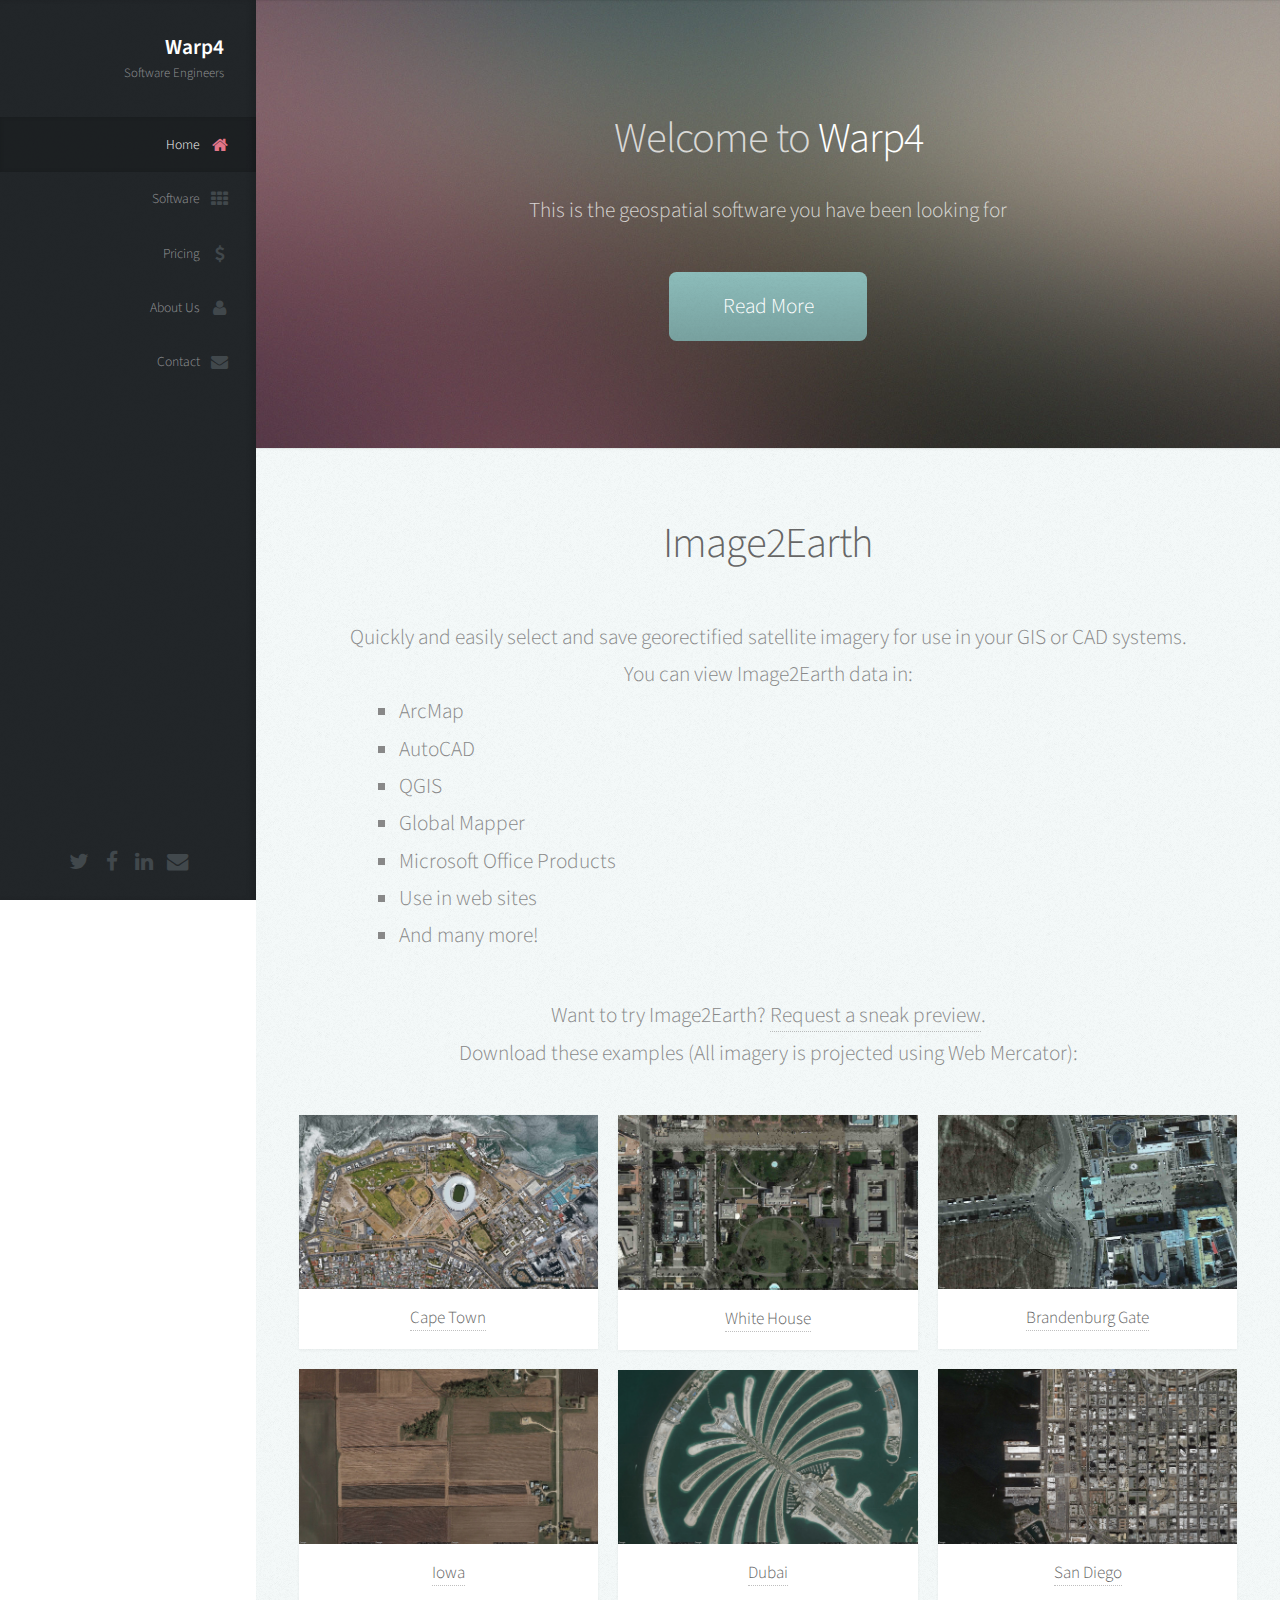
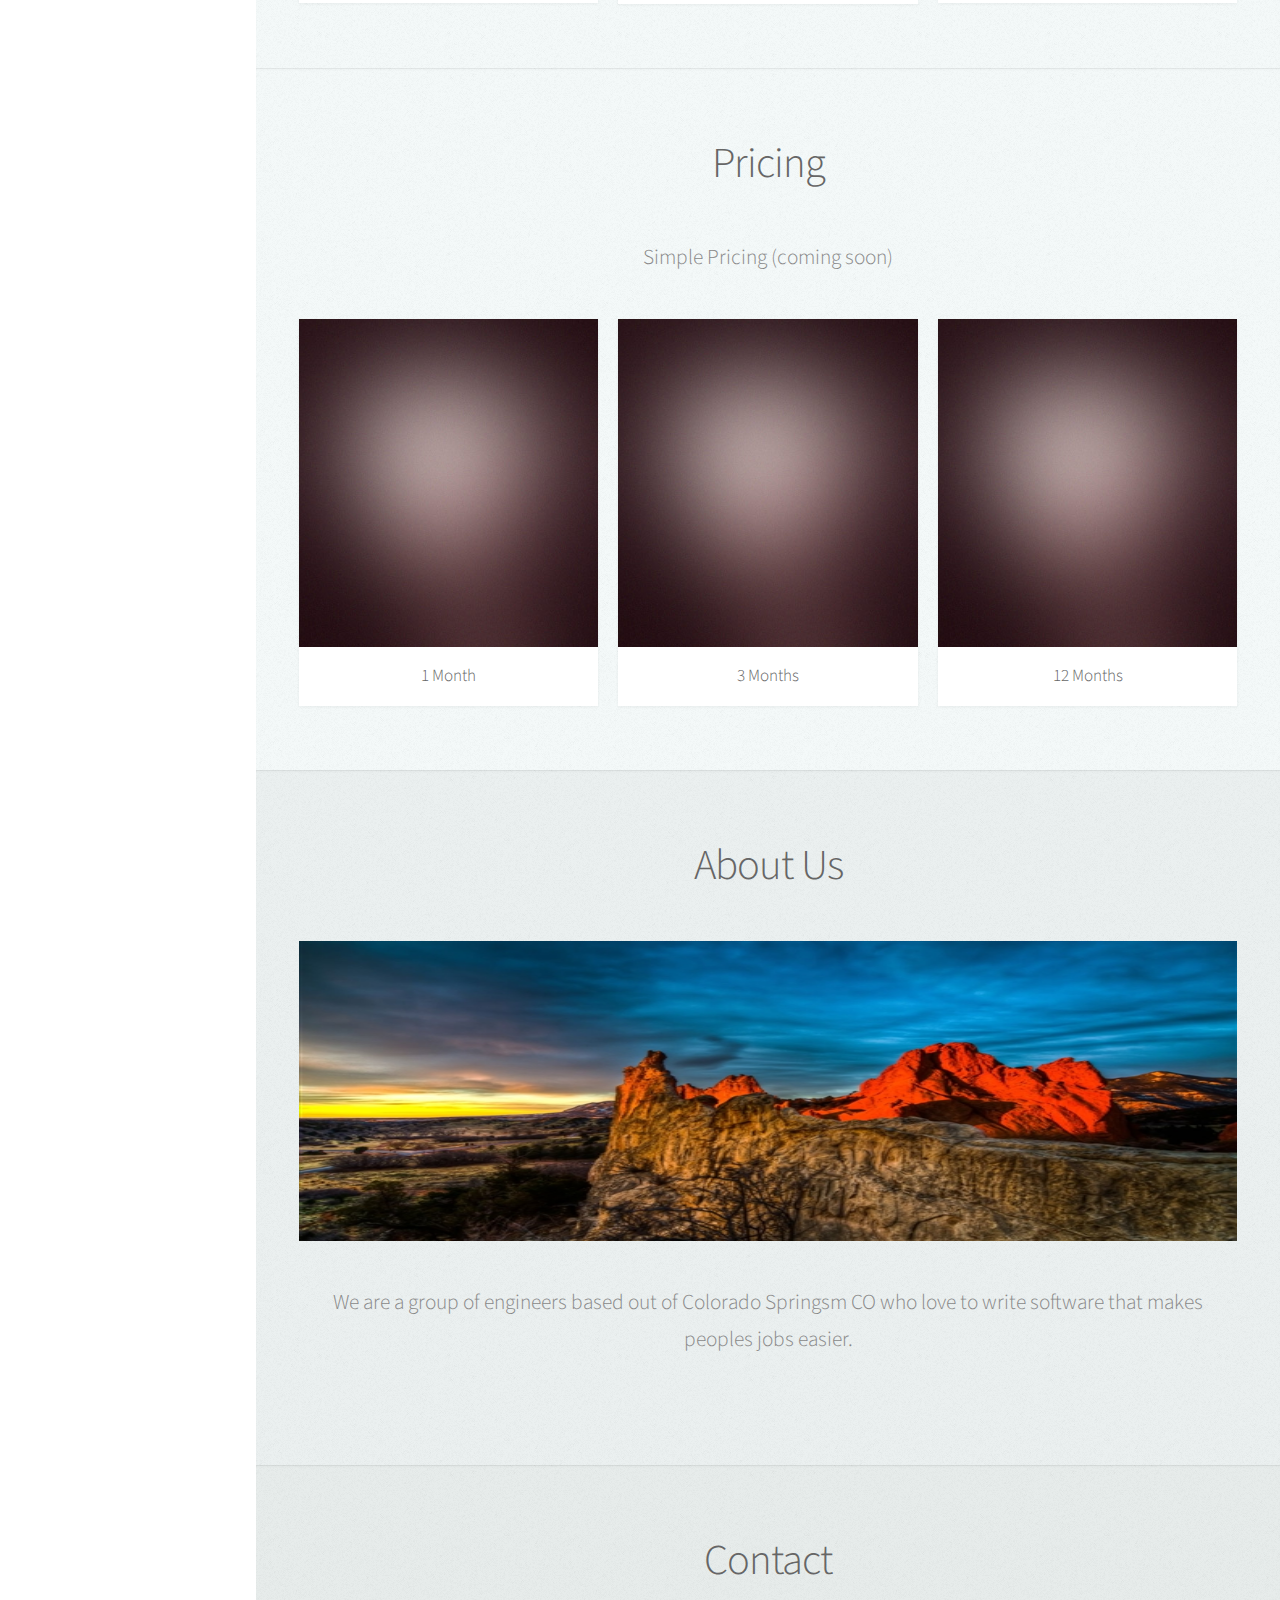
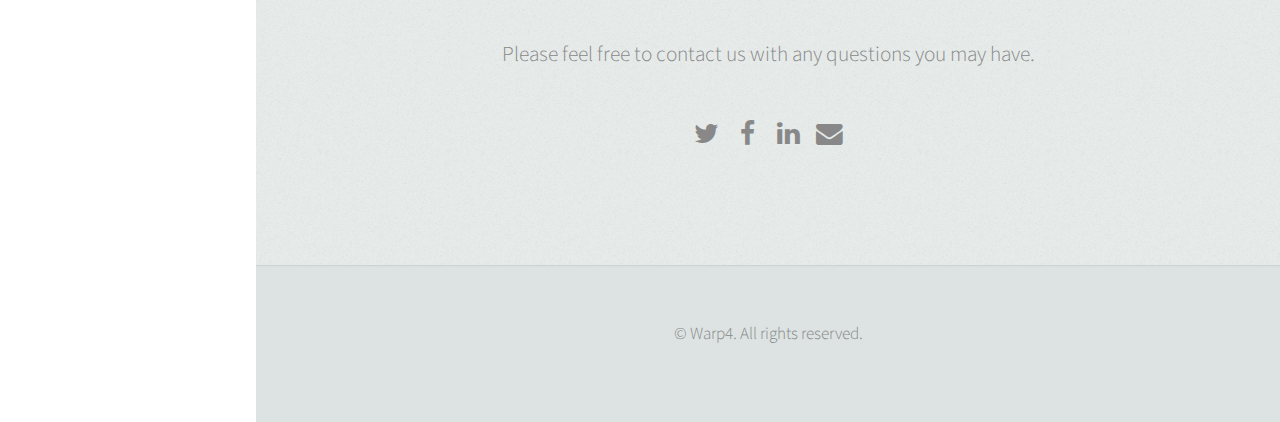
==== index.html @ f71a75b8 "fixed typo" ====
<!DOCTYPE HTML>
<html>
	<head>
		<title>Warp4</title>
		<meta charset="utf-8" />
		<meta name="viewport" content="width=device-width, initial-scale=1" />
		<!--[if lte IE 8]><script src="assets/js/ie/html5shiv.js"></script><![endif]-->
		<link rel="stylesheet" href="assets/css/main.css" />
		<!--[if lte IE 8]><link rel="stylesheet" href="assets/css/ie8.css" /><![endif]-->
		<!--[if lte IE 9]><link rel="stylesheet" href="assets/css/ie9.css" /><![endif]-->
	</head>
	<body>
		<!-- Header -->
			<div id="header">

				<div class="top">

					<!-- Logo -->
						<div id="logo">
							<!--<span class="image avatar48"><img src="images/avatar.jpg" alt="" /></span>-->
							<h1 id="title">Warp4</h1>
							<p>Software Engineers</p>
						</div>

					<!-- Nav -->
						<nav id="nav">
							<!--

								Prologue's nav expects links in one of two formats:

								1. Hash link (scrolls to a different section within the page)

								   <li><a href="#foobar" id="foobar-link" class="icon fa-whatever-icon-you-want skel-layers-ignoreHref"><span class="label">Foobar</span></a></li>

								2. Standard link (sends the user to another page/site)

								   <li><a href="http://foobar.tld" id="foobar-link" class="icon fa-whatever-icon-you-want"><span class="label">Foobar</span></a></li>

							-->
							<ul>
								<li><a href="#top" id="top-link" class="skel-layers-ignoreHref"><span class="icon fa-home">Home</span></a></li>
								<li><a href="#portfolio" id="portfolio-link" class="skel-layers-ignoreHref"><span class="icon fa-th">Software</span></a></li>
								<li><a href="#pricing" id="pricing-link" class="skel-layers-ignoreHref"><span class="icon fa-dollar">Pricing</span></a></li>
								<li><a href="#about" id="about-link" class="skel-layers-ignoreHref"><span class="icon fa-user">About Us</span></a></li>
								<li><a href="#contact" id="contact-link" class="skel-layers-ignoreHref"><span class="icon fa-envelope">Contact</span></a></li>
							</ul>
						</nav>

				</div>

				<div class="bottom">

					<!-- Social Icons -->
						<ul class="icons">
							<li><a href="https://twitter.com/Warp_4_" target="_blank" class="icon fa-twitter"><span class="label">Twitter</span></a></li>
							<li><a href="https://www.facebook.com/warp4" target="_blank" class="icon fa-facebook"><span class="label">Facebook</span></a></li>
							<li><a href="https://www.linkedin.com/company/warp4" target="_blank" class="icon fa-linkedin"><span class="label">LinkedIn</span></a></li>
							<li><a href="mailto:info@warp4.com" class="icon fa-envelope"><span class="label">Email</span></a></li>
						</ul>

				</div>

			</div>

		<!-- Main -->
			<div id="main">

				<!-- Intro -->
					<section id="top" class="one dark cover">
						<div class="container">

							<header>
								<h2 class="alt">Welcome to <strong>Warp4</strong></h2>
								<p>This is the geospatial software you have been looking for</p>
							</header>

							<footer>
								<a href="#portfolio" class="button scrolly">Read More</a>
							</footer>

						</div>
					</section>

				<!-- Portfolio -->
					<section id="portfolio" class="two">
						<div class="container">

							<header>
								<h2>Image2Earth</h2>
							</header>

							<p style="margin-bottom: 0;">Quickly and easily select and save georectified satellite imagery for use in your GIS or CAD systems.
								<br/>
							You can view Image2Earth data in:

							<ul style="text-align: left; margin-left: 100px;list-style-type: square;">
								<li>ArcMap</li>
								<li>AutoCAD</li>
								<li>QGIS</li>
								<li>Global Mapper</li>
								<li>Microsoft Office Products</li>
								<li>Use in web sites</li>
								<li>And many more!</li>
							</ul>

							Want to try Image2Earth? <a href="mailto:info@warp4.com">Request a sneak preview</a>.
							<br/>
							<!-- EXAMPLES -->

							Download these examples (All imagery is projected using Web Mercator):</p>


							<div class="row">
								<div class="4u 12u$(mobile)">
									<article class="item">
										<a href="/samples/cape-town.zip" target="_self" class="image fit"><img src="images/thumbs/cape-town.jpg" alt="" /></a>
										<header>
											<h3><a href="/samples/cape-town.zip">Cape Town</a></h3>
										</header>
									</article>
									<article class="item">
										<a href="samples/farming.zip" target="_self" class="image fit"><img src="images/thumbs/farm-ligh.jpg" alt="" /></a>
										<header>
											<h3><a href="samples/farming.zip">Iowa</a></h3>
										</header>
									</article>
								</div>
								<div class="4u 12u$(mobile)">
									<article class="item">
										<a href="samples/white-house.zip" target="_self" class="image fit"><img src="images/thumbs/white_house.jpg" alt="" /></a>
										<header>
											<h3><a href="samples/white-house.zip" target="_self">White House</a></h3>
										</header>
									</article>
									<article class="item">
										<a href="samples/dubai.zip" class="image fit"><img src="images/thumbs/dubai.jpg" alt="" /></a>
										<header>
											<h3><a href="samples/dubai.zip" target="_self">Dubai</a></h3>
										</header>
									</article>
								</div>

								<div class="4u$ 12u$(mobile)">
									<article class="item">
										<a href="samples/brandenburg-gate.zip" class="image fit"><img src="images/thumbs/brandenburg-gate.jpg" alt="" /></a>
										<header>
											<h3><a href="samples/brandenburg-gate.zip" target="_self">Brandenburg Gate</a></h3>
										</header>
									</article>
									<article class="item">
										<a href="samples/san-diego.zip" class="image fit"><img src="images/thumbs/san-diego.jpg" alt="" /></a>
										<header>
											<h3><a href="samples/san-diego.zip" target="_self">San Diego</a></h3>
										</header>
									</article>
								</div>
							</div>

						</div>
					</section>

				<!-- Pricing -->
				<section id="pricing" class="two">
					<div class="container">

						<header>
							<h2>Pricing</h2>
						</header>

						<p>Simple Pricing (coming soon)</p>

						<div class="row">
							<div class="4u 12u$(mobile)">
								<article class="item">
									<a href="#" class="image fit"><img src="images/pic04.jpg" alt="" /></a>
									<header>
										<h3>1 Month</h3>
									</header>
								</article>
							</div>
							<div class="4u 12u$(mobile)">
								<article class="item">
									<a href="#" class="image fit"><img src="images/pic04.jpg" alt="" /></a>
									<header>
										<h3>3 Months</h3>
									</header>
								</article>

							</div>

							<div class="4u$ 12u$(mobile)">
								<article class="item">
									<a href="#" class="image fit"><img src="images/pic04.jpg" alt="" /></a>
									<header>
										<h3>12 Months</h3>
									</header>
								</article>
							</div>
						</div>

					</div>
				</section>

				<!-- About Me -->
					<section id="about" class="three">
						<div class="container">

							<header>
								<h2>About Us</h2>
							</header>

							<a href="#" class="image featured"><img src="images/garden-of-gods-sunset.jpg" alt="" style="height:300px" /></a>

							<p>We are a group of engineers based out of Colorado Springsm CO who love to write software that makes
							peoples jobs easier.</p>

						</div>
					</section>

				<!-- Contact -->
					<section id="contact" class="four">
						<div class="container">

							<header>
								<h2>Contact</h2>
							</header>

							<p>Please feel free to contact us with any questions you may have.</p>

							<ul class="icons">
								<li><a href="https://twitter.com/Warp_4_" target="_blank" class="icon fa-twitter"><span class="label">Twitter</span></a></li>
								<li><a href="https://www.facebook.com/warp4" target="_blank" class="icon fa-facebook"><span class="label">Facebook</span></a></li>
								<li><a href="https://www.linkedin.com/company/warp4" target="_blank" class="icon fa-linkedin"><span class="label">LinkedIn</span></a></li>
								<li><a href="mailto:info@warp4.com" class="icon fa-envelope"><span class="label">Email</span></a></li>

							</ul>

							<!--<footer>-->
								<!--<a href="mailto:info@warp4.com" class="button scrolly"><span class="icon fa-envelope">  Email Us </span></a>-->

							<!--</footer>-->



                                <!--<form method="post" action="#">-->
								<!--<div class="row">-->
									<!--<div class="6u 12u$(mobile)"><input type="text" name="name" placeholder="Name" /></div>-->
									<!--<div class="6u$ 12u$(mobile)"><input type="text" name="email" placeholder="Email" /></div>-->
									<!--<div class="12u$">-->
										<!--<textarea name="message" placeholder="Message"></textarea>-->
									<!--</div>-->
									<!--<div class="12u$">-->
										<!--<input type="submit" value="Send Message" />-->
									<!--</div>-->
								<!--</div>-->
							<!--</form>-->

						</div>
					</section>

			</div>

		<!-- Footer -->
			<div id="footer">

				<!-- Copyright -->
					<ul class="copyright">
						<li>&copy; Warp4. All rights reserved.</li>
					</ul>

			</div>

		<!-- Scripts -->
			<script src="assets/js/jquery.min.js"></script>
			<script src="assets/js/jquery.scrolly.min.js"></script>
			<script src="assets/js/jquery.scrollzer.min.js"></script>
			<script src="assets/js/skel.min.js"></script>
			<script src="assets/js/util.js"></script>
			<!--[if lte IE 8]><script src="assets/js/ie/respond.min.js"></script><![endif]-->
			<script src="assets/js/main.js"></script>

		<script>
			(function(i,s,o,g,r,a,m){i['GoogleAnalyticsObject']=r;i[r]=i[r]||function(){
						(i[r].q=i[r].q||[]).push(arguments)},i[r].l=1*new Date();a=s.createElement(o),
					m=s.getElementsByTagName(o)[0];a.async=1;a.src=g;m.parentNode.insertBefore(a,m)
			})(window,document,'script','//www.google-analytics.com/analytics.js','ga');

			ga('create', 'UA-74374478-2', 'auto');
			ga('send', 'pageview');

		</script>

	</body>
</html>
---- assets/css/main.css ----
@import url("font-awesome.min.css");
@import url("http://fonts.googleapis.com/css?family=Source+Sans+Pro:300,300italic,400,600");

/*
	Prologue by HTML5 UP
	html5up.net | @n33co
	Free for personal and commercial use under the CCA 3.0 license (html5up.net/license)
*/

/* Reset */

	html, body, div, span, applet, object, iframe, h1, h2, h3, h4, h5, h6, p, blockquote, pre, a, abbr, acronym, address, big, cite, code, del, dfn, em, img, ins, kbd, q, s, samp, small, strike, strong, sub, sup, tt, var, b, u, i, center, dl, dt, dd, ol, ul, li, fieldset, form, label, legend, table, caption, tbody, tfoot, thead, tr, th, td, article, aside, canvas, details, embed, figure, figcaption, footer, header, hgroup, menu, nav, output, ruby, section, summary, time, mark, audio, video {
		margin: 0;
		padding: 0;
		border: 0;
		font-size: 100%;
		font: inherit;
		vertical-align: baseline;
	}

	article, aside, details, figcaption, figure, footer, header, hgroup, menu, nav, section {
		display: block;
	}

	body {
		line-height: 1;
	}

	ol, ul {
		list-style: none;
	}

	blockquote, q {
		quotes: none;
	}

	blockquote:before, blockquote:after, q:before, q:after {
		content: '';
		content: none;
	}

	table {
		border-collapse: collapse;
		border-spacing: 0;
	}

	body {
		-webkit-text-size-adjust: none;
	}

/* Box Model */

	*, *:before, *:after {
		-moz-box-sizing: border-box;
		-webkit-box-sizing: border-box;
		box-sizing: border-box;
	}

/* Containers */

	.container {
		margin-left: auto;
		margin-right: auto;
	}

	.container.\31 25\25 {
		width: 100%;
		max-width: 1750px;
		min-width: 1400px;
	}

	.container.\37 5\25 {
		width: 1050px;
	}

	.container.\35 0\25 {
		width: 700px;
	}

	.container.\32 5\25 {
		width: 350px;
	}

	.container {
		width: 1400px;
	}

	@media screen and (min-width: 961px) and (max-width: 1880px) {

		.container.\31 25\25 {
			width: 100%;
			max-width: 1500px;
			min-width: 1200px;
		}

		.container.\37 5\25 {
			width: 900px;
		}

		.container.\35 0\25 {
			width: 600px;
		}

		.container.\32 5\25 {
			width: 300px;
		}

		.container {
			width: 1200px;
		}

	}

	@media screen and (min-width: 961px) and (max-width: 1620px) {

		.container.\31 25\25 {
			width: 100%;
			max-width: 1200px;
			min-width: 960px;
		}

		.container.\37 5\25 {
			width: 720px;
		}

		.container.\35 0\25 {
			width: 480px;
		}

		.container.\32 5\25 {
			width: 240px;
		}

		.container {
			width: 960px;
		}

	}

	@media screen and (min-width: 961px) and (max-width: 1320px) {

		.container.\31 25\25 {
			width: 100%;
			max-width: 125%;
			min-width: 100%;
		}

		.container.\37 5\25 {
			width: 75%;
		}

		.container.\35 0\25 {
			width: 50%;
		}

		.container.\32 5\25 {
			width: 25%;
		}

		.container {
			width: 100%;
		}

	}

	@media screen and (max-width: 960px) {

		.container.\31 25\25 {
			width: 100%;
			max-width: 125%;
			min-width: 100%;
		}

		.container.\37 5\25 {
			width: 75%;
		}

		.container.\35 0\25 {
			width: 50%;
		}

		.container.\32 5\25 {
			width: 25%;
		}

		.container {
			width: 100%;
		}

	}

	@media screen and (max-width: 736px) {

		.container.\31 25\25 {
			width: 100%;
			max-width: 125%;
			min-width: 100%;
		}

		.container.\37 5\25 {
			width: 75%;
		}

		.container.\35 0\25 {
			width: 50%;
		}

		.container.\32 5\25 {
			width: 25%;
		}

		.container {
			width: 100% !important;
		}

	}

/* Grid */

	.row {
		border-bottom: solid 1px transparent;
		-moz-box-sizing: border-box;
		-webkit-box-sizing: border-box;
		box-sizing: border-box;
	}

	.row > * {
		float: left;
		-moz-box-sizing: border-box;
		-webkit-box-sizing: border-box;
		box-sizing: border-box;
	}

	.row:after, .row:before {
		content: '';
		display: block;
		clear: both;
		height: 0;
	}

	.row.uniform > * > :first-child {
		margin-top: 0;
	}

	.row.uniform > * > :last-child {
		margin-bottom: 0;
	}

	.row.\30 \25 > * {
		padding: 0px 0 0 0px;
	}

	.row.\30 \25 {
		margin: 0px 0 -1px 0px;
	}

	.row.uniform.\30 \25 > * {
		padding: 0px 0 0 0px;
	}

	.row.uniform.\30 \25 {
		margin: 0px 0 -1px 0px;
	}

	.row > * {
		padding: 40px 0 0 40px;
	}

	.row {
		margin: -40px 0 -1px -40px;
	}

	.row.uniform > * {
		padding: 40px 0 0 40px;
	}

	.row.uniform {
		margin: -40px 0 -1px -40px;
	}

	.row.\32 00\25 > * {
		padding: 80px 0 0 80px;
	}

	.row.\32 00\25 {
		margin: -80px 0 -1px -80px;
	}

	.row.uniform.\32 00\25 > * {
		padding: 80px 0 0 80px;
	}

	.row.uniform.\32 00\25 {
		margin: -80px 0 -1px -80px;
	}

	.row.\31 50\25 > * {
		padding: 60px 0 0 60px;
	}

	.row.\31 50\25 {
		margin: -60px 0 -1px -60px;
	}

	.row.uniform.\31 50\25 > * {
		padding: 60px 0 0 60px;
	}

	.row.uniform.\31 50\25 {
		margin: -60px 0 -1px -60px;
	}

	.row.\35 0\25 > * {
		padding: 20px 0 0 20px;
	}

	.row.\35 0\25 {
		margin: -20px 0 -1px -20px;
	}

	.row.uniform.\35 0\25 > * {
		padding: 20px 0 0 20px;
	}

	.row.uniform.\35 0\25 {
		margin: -20px 0 -1px -20px;
	}

	.row.\32 5\25 > * {
		padding: 10px 0 0 10px;
	}

	.row.\32 5\25 {
		margin: -10px 0 -1px -10px;
	}

	.row.uniform.\32 5\25 > * {
		padding: 10px 0 0 10px;
	}

	.row.uniform.\32 5\25 {
		margin: -10px 0 -1px -10px;
	}

	.\31 2u, .\31 2u\24 {
		width: 100%;
		clear: none;
		margin-left: 0;
	}

	.\31 1u, .\31 1u\24 {
		width: 91.6666666667%;
		clear: none;
		margin-left: 0;
	}

	.\31 0u, .\31 0u\24 {
		width: 83.3333333333%;
		clear: none;
		margin-left: 0;
	}

	.\39 u, .\39 u\24 {
		width: 75%;
		clear: none;
		margin-left: 0;
	}

	.\38 u, .\38 u\24 {
		width: 66.6666666667%;
		clear: none;
		margin-left: 0;
	}

	.\37 u, .\37 u\24 {
		width: 58.3333333333%;
		clear: none;
		margin-left: 0;
	}

	.\36 u, .\36 u\24 {
		width: 50%;
		clear: none;
		margin-left: 0;
	}

	.\35 u, .\35 u\24 {
		width: 41.6666666667%;
		clear: none;
		margin-left: 0;
	}

	.\34 u, .\34 u\24 {
		width: 33.3333333333%;
		clear: none;
		margin-left: 0;
	}

	.\33 u, .\33 u\24 {
		width: 25%;
		clear: none;
		margin-left: 0;
	}

	.\32 u, .\32 u\24 {
		width: 16.6666666667%;
		clear: none;
		margin-left: 0;
	}

	.\31 u, .\31 u\24 {
		width: 8.3333333333%;
		clear: none;
		margin-left: 0;
	}

	.\31 2u\24 + *,
	.\31 1u\24 + *,
	.\31 0u\24 + *,
	.\39 u\24 + *,
	.\38 u\24 + *,
	.\37 u\24 + *,
	.\36 u\24 + *,
	.\35 u\24 + *,
	.\34 u\24 + *,
	.\33 u\24 + *,
	.\32 u\24 + *,
	.\31 u\24 + * {
		clear: left;
	}

	.\-11u {
		margin-left: 91.66667%;
	}

	.\-10u {
		margin-left: 83.33333%;
	}

	.\-9u {
		margin-left: 75%;
	}

	.\-8u {
		margin-left: 66.66667%;
	}

	.\-7u {
		margin-left: 58.33333%;
	}

	.\-6u {
		margin-left: 50%;
	}

	.\-5u {
		margin-left: 41.66667%;
	}

	.\-4u {
		margin-left: 33.33333%;
	}

	.\-3u {
		margin-left: 25%;
	}

	.\-2u {
		margin-left: 16.66667%;
	}

	.\-1u {
		margin-left: 8.33333%;
	}

	@media screen and (min-width: 961px) and (max-width: 1880px) {

		.row > * {
			padding: 40px 0 0 40px;
		}

		.row {
			margin: -40px 0 -1px -40px;
		}

		.row.uniform > * {
			padding: 40px 0 0 40px;
		}

		.row.uniform {
			margin: -40px 0 -1px -40px;
		}

		.row.\32 00\25 > * {
			padding: 80px 0 0 80px;
		}

		.row.\32 00\25 {
			margin: -80px 0 -1px -80px;
		}

		.row.uniform.\32 00\25 > * {
			padding: 80px 0 0 80px;
		}

		.row.uniform.\32 00\25 {
			margin: -80px 0 -1px -80px;
		}

		.row.\31 50\25 > * {
			padding: 60px 0 0 60px;
		}

		.row.\31 50\25 {
			margin: -60px 0 -1px -60px;
		}

		.row.uniform.\31 50\25 > * {
			padding: 60px 0 0 60px;
		}

		.row.uniform.\31 50\25 {
			margin: -60px 0 -1px -60px;
		}

		.row.\35 0\25 > * {
			padding: 20px 0 0 20px;
		}

		.row.\35 0\25 {
			margin: -20px 0 -1px -20px;
		}

		.row.uniform.\35 0\25 > * {
			padding: 20px 0 0 20px;
		}

		.row.uniform.\35 0\25 {
			margin: -20px 0 -1px -20px;
		}

		.row.\32 5\25 > * {
			padding: 10px 0 0 10px;
		}

		.row.\32 5\25 {
			margin: -10px 0 -1px -10px;
		}

		.row.uniform.\32 5\25 > * {
			padding: 10px 0 0 10px;
		}

		.row.uniform.\32 5\25 {
			margin: -10px 0 -1px -10px;
		}

		.\31 2u\28wide\29, .\31 2u\24\28wide\29 {
			width: 100%;
			clear: none;
			margin-left: 0;
		}

		.\31 1u\28wide\29, .\31 1u\24\28wide\29 {
			width: 91.6666666667%;
			clear: none;
			margin-left: 0;
		}

		.\31 0u\28wide\29, .\31 0u\24\28wide\29 {
			width: 83.3333333333%;
			clear: none;
			margin-left: 0;
		}

		.\39 u\28wide\29, .\39 u\24\28wide\29 {
			width: 75%;
			clear: none;
			margin-left: 0;
		}

		.\38 u\28wide\29, .\38 u\24\28wide\29 {
			width: 66.6666666667%;
			clear: none;
			margin-left: 0;
		}

		.\37 u\28wide\29, .\37 u\24\28wide\29 {
			width: 58.3333333333%;
			clear: none;
			margin-left: 0;
		}

		.\36 u\28wide\29, .\36 u\24\28wide\29 {
			width: 50%;
			clear: none;
			margin-left: 0;
		}

		.\35 u\28wide\29, .\35 u\24\28wide\29 {
			width: 41.6666666667%;
			clear: none;
			margin-left: 0;
		}

		.\34 u\28wide\29, .\34 u\24\28wide\29 {
			width: 33.3333333333%;
			clear: none;
			margin-left: 0;
		}

		.\33 u\28wide\29, .\33 u\24\28wide\29 {
			width: 25%;
			clear: none;
			margin-left: 0;
		}

		.\32 u\28wide\29, .\32 u\24\28wide\29 {
			width: 16.6666666667%;
			clear: none;
			margin-left: 0;
		}

		.\31 u\28wide\29, .\31 u\24\28wide\29 {
			width: 8.3333333333%;
			clear: none;
			margin-left: 0;
		}

		.\31 2u\24\28wide\29 + *,
		.\31 1u\24\28wide\29 + *,
		.\31 0u\24\28wide\29 + *,
		.\39 u\24\28wide\29 + *,
		.\38 u\24\28wide\29 + *,
		.\37 u\24\28wide\29 + *,
		.\36 u\24\28wide\29 + *,
		.\35 u\24\28wide\29 + *,
		.\34 u\24\28wide\29 + *,
		.\33 u\24\28wide\29 + *,
		.\32 u\24\28wide\29 + *,
		.\31 u\24\28wide\29 + * {
			clear: left;
		}

		.\-11u\28wide\29 {
			margin-left: 91.66667%;
		}

		.\-10u\28wide\29 {
			margin-left: 83.33333%;
		}

		.\-9u\28wide\29 {
			margin-left: 75%;
		}

		.\-8u\28wide\29 {
			margin-left: 66.66667%;
		}

		.\-7u\28wide\29 {
			margin-left: 58.33333%;
		}

		.\-6u\28wide\29 {
			margin-left: 50%;
		}

		.\-5u\28wide\29 {
			margin-left: 41.66667%;
		}

		.\-4u\28wide\29 {
			margin-left: 33.33333%;
		}

		.\-3u\28wide\29 {
			margin-left: 25%;
		}

		.\-2u\28wide\29 {
			margin-left: 16.66667%;
		}

		.\-1u\28wide\29 {
			margin-left: 8.33333%;
		}

	}

	@media screen and (min-width: 961px) and (max-width: 1620px) {

		.row > * {
			padding: 40px 0 0 40px;
		}

		.row {
			margin: -40px 0 -1px -40px;
		}

		.row.uniform > * {
			padding: 40px 0 0 40px;
		}

		.row.uniform {
			margin: -40px 0 -1px -40px;
		}

		.row.\32 00\25 > * {
			padding: 80px 0 0 80px;
		}

		.row.\32 00\25 {
			margin: -80px 0 -1px -80px;
		}

		.row.uniform.\32 00\25 > * {
			padding: 80px 0 0 80px;
		}

		.row.uniform.\32 00\25 {
			margin: -80px 0 -1px -80px;
		}

		.row.\31 50\25 > * {
			padding: 60px 0 0 60px;
		}

		.row.\31 50\25 {
			margin: -60px 0 -1px -60px;
		}

		.row.uniform.\31 50\25 > * {
			padding: 60px 0 0 60px;
		}

		.row.uniform.\31 50\25 {
			margin: -60px 0 -1px -60px;
		}

		.row.\35 0\25 > * {
			padding: 20px 0 0 20px;
		}

		.row.\35 0\25 {
			margin: -20px 0 -1px -20px;
		}

		.row.uniform.\35 0\25 > * {
			padding: 20px 0 0 20px;
		}

		.row.uniform.\35 0\25 {
			margin: -20px 0 -1px -20px;
		}

		.row.\32 5\25 > * {
			padding: 10px 0 0 10px;
		}

		.row.\32 5\25 {
			margin: -10px 0 -1px -10px;
		}

		.row.uniform.\32 5\25 > * {
			padding: 10px 0 0 10px;
		}

		.row.uniform.\32 5\25 {
			margin: -10px 0 -1px -10px;
		}

		.\31 2u\28normal\29, .\31 2u\24\28normal\29 {
			width: 100%;
			clear: none;
			margin-left: 0;
		}

		.\31 1u\28normal\29, .\31 1u\24\28normal\29 {
			width: 91.6666666667%;
			clear: none;
			margin-left: 0;
		}

		.\31 0u\28normal\29, .\31 0u\24\28normal\29 {
			width: 83.3333333333%;
			clear: none;
			margin-left: 0;
		}

		.\39 u\28normal\29, .\39 u\24\28normal\29 {
			width: 75%;
			clear: none;
			margin-left: 0;
		}

		.\38 u\28normal\29, .\38 u\24\28normal\29 {
			width: 66.6666666667%;
			clear: none;
			margin-left: 0;
		}

		.\37 u\28normal\29, .\37 u\24\28normal\29 {
			width: 58.3333333333%;
			clear: none;
			margin-left: 0;
		}

		.\36 u\28normal\29, .\36 u\24\28normal\29 {
			width: 50%;
			clear: none;
			margin-left: 0;
		}

		.\35 u\28normal\29, .\35 u\24\28normal\29 {
			width: 41.6666666667%;
			clear: none;
			margin-left: 0;
		}

		.\34 u\28normal\29, .\34 u\24\28normal\29 {
			width: 33.3333333333%;
			clear: none;
			margin-left: 0;
		}

		.\33 u\28normal\29, .\33 u\24\28normal\29 {
			width: 25%;
			clear: none;
			margin-left: 0;
		}

		.\32 u\28normal\29, .\32 u\24\28normal\29 {
			width: 16.6666666667%;
			clear: none;
			margin-left: 0;
		}

		.\31 u\28normal\29, .\31 u\24\28normal\29 {
			width: 8.3333333333%;
			clear: none;
			margin-left: 0;
		}

		.\31 2u\24\28normal\29 + *,
		.\31 1u\24\28normal\29 + *,
		.\31 0u\24\28normal\29 + *,
		.\39 u\24\28normal\29 + *,
		.\38 u\24\28normal\29 + *,
		.\37 u\24\28normal\29 + *,
		.\36 u\24\28normal\29 + *,
		.\35 u\24\28normal\29 + *,
		.\34 u\24\28normal\29 + *,
		.\33 u\24\28normal\29 + *,
		.\32 u\24\28normal\29 + *,
		.\31 u\24\28normal\29 + * {
			clear: left;
		}

		.\-11u\28normal\29 {
			margin-left: 91.66667%;
		}

		.\-10u\28normal\29 {
			margin-left: 83.33333%;
		}

		.\-9u\28normal\29 {
			margin-left: 75%;
		}

		.\-8u\28normal\29 {
			margin-left: 66.66667%;
		}

		.\-7u\28normal\29 {
			margin-left: 58.33333%;
		}

		.\-6u\28normal\29 {
			margin-left: 50%;
		}

		.\-5u\28normal\29 {
			margin-left: 41.66667%;
		}

		.\-4u\28normal\29 {
			margin-left: 33.33333%;
		}

		.\-3u\28normal\29 {
			margin-left: 25%;
		}

		.\-2u\28normal\29 {
			margin-left: 16.66667%;
		}

		.\-1u\28normal\29 {
			margin-left: 8.33333%;
		}

	}

	@media screen and (min-width: 961px) and (max-width: 1320px) {

		.row > * {
			padding: 20px 0 0 20px;
		}

		.row {
			margin: -20px 0 -1px -20px;
		}

		.row.uniform > * {
			padding: 20px 0 0 20px;
		}

		.row.uniform {
			margin: -20px 0 -1px -20px;
		}

		.row.\32 00\25 > * {
			padding: 40px 0 0 40px;
		}

		.row.\32 00\25 {
			margin: -40px 0 -1px -40px;
		}

		.row.uniform.\32 00\25 > * {
			padding: 40px 0 0 40px;
		}

		.row.uniform.\32 00\25 {
			margin: -40px 0 -1px -40px;
		}

		.row.\31 50\25 > * {
			padding: 30px 0 0 30px;
		}

		.row.\31 50\25 {
			margin: -30px 0 -1px -30px;
		}

		.row.uniform.\31 50\25 > * {
			padding: 30px 0 0 30px;
		}

		.row.uniform.\31 50\25 {
			margin: -30px 0 -1px -30px;
		}

		.row.\35 0\25 > * {
			padding: 10px 0 0 10px;
		}

		.row.\35 0\25 {
			margin: -10px 0 -1px -10px;
		}

		.row.uniform.\35 0\25 > * {
			padding: 10px 0 0 10px;
		}

		.row.uniform.\35 0\25 {
			margin: -10px 0 -1px -10px;
		}

		.row.\32 5\25 > * {
			padding: 5px 0 0 5px;
		}

		.row.\32 5\25 {
			margin: -5px 0 -1px -5px;
		}

		.row.uniform.\32 5\25 > * {
			padding: 5px 0 0 5px;
		}

		.row.uniform.\32 5\25 {
			margin: -5px 0 -1px -5px;
		}

		.\31 2u\28narrow\29, .\31 2u\24\28narrow\29 {
			width: 100%;
			clear: none;
			margin-left: 0;
		}

		.\31 1u\28narrow\29, .\31 1u\24\28narrow\29 {
			width: 91.6666666667%;
			clear: none;
			margin-left: 0;
		}

		.\31 0u\28narrow\29, .\31 0u\24\28narrow\29 {
			width: 83.3333333333%;
			clear: none;
			margin-left: 0;
		}

		.\39 u\28narrow\29, .\39 u\24\28narrow\29 {
			width: 75%;
			clear: none;
			margin-left: 0;
		}

		.\38 u\28narrow\29, .\38 u\24\28narrow\29 {
			width: 66.6666666667%;
			clear: none;
			margin-left: 0;
		}

		.\37 u\28narrow\29, .\37 u\24\28narrow\29 {
			width: 58.3333333333%;
			clear: none;
			margin-left: 0;
		}

		.\36 u\28narrow\29, .\36 u\24\28narrow\29 {
			width: 50%;
			clear: none;
			margin-left: 0;
		}

		.\35 u\28narrow\29, .\35 u\24\28narrow\29 {
			width: 41.6666666667%;
			clear: none;
			margin-left: 0;
		}

		.\34 u\28narrow\29, .\34 u\24\28narrow\29 {
			width: 33.3333333333%;
			clear: none;
			margin-left: 0;
		}

		.\33 u\28narrow\29, .\33 u\24\28narrow\29 {
			width: 25%;
			clear: none;
			margin-left: 0;
		}

		.\32 u\28narrow\29, .\32 u\24\28narrow\29 {
			width: 16.6666666667%;
			clear: none;
			margin-left: 0;
		}

		.\31 u\28narrow\29, .\31 u\24\28narrow\29 {
			width: 8.3333333333%;
			clear: none;
			margin-left: 0;
		}

		.\31 2u\24\28narrow\29 + *,
		.\31 1u\24\28narrow\29 + *,
		.\31 0u\24\28narrow\29 + *,
		.\39 u\24\28narrow\29 + *,
		.\38 u\24\28narrow\29 + *,
		.\37 u\24\28narrow\29 + *,
		.\36 u\24\28narrow\29 + *,
		.\35 u\24\28narrow\29 + *,
		.\34 u\24\28narrow\29 + *,
		.\33 u\24\28narrow\29 + *,
		.\32 u\24\28narrow\29 + *,
		.\31 u\24\28narrow\29 + * {
			clear: left;
		}

		.\-11u\28narrow\29 {
			margin-left: 91.66667%;
		}

		.\-10u\28narrow\29 {
			margin-left: 83.33333%;
		}

		.\-9u\28narrow\29 {
			margin-left: 75%;
		}

		.\-8u\28narrow\29 {
			margin-left: 66.66667%;
		}

		.\-7u\28narrow\29 {
			margin-left: 58.33333%;
		}

		.\-6u\28narrow\29 {
			margin-left: 50%;
		}

		.\-5u\28narrow\29 {
			margin-left: 41.66667%;
		}

		.\-4u\28narrow\29 {
			margin-left: 33.33333%;
		}

		.\-3u\28narrow\29 {
			margin-left: 25%;
		}

		.\-2u\28narrow\29 {
			margin-left: 16.66667%;
		}

		.\-1u\28narrow\29 {
			margin-left: 8.33333%;
		}

	}

	@media screen and (max-width: 960px) {

		.row > * {
			padding: 20px 0 0 20px;
		}

		.row {
			margin: -20px 0 -1px -20px;
		}

		.row.uniform > * {
			padding: 20px 0 0 20px;
		}

		.row.uniform {
			margin: -20px 0 -1px -20px;
		}

		.row.\32 00\25 > * {
			padding: 40px 0 0 40px;
		}

		.row.\32 00\25 {
			margin: -40px 0 -1px -40px;
		}

		.row.uniform.\32 00\25 > * {
			padding: 40px 0 0 40px;
		}

		.row.uniform.\32 00\25 {
			margin: -40px 0 -1px -40px;
		}

		.row.\31 50\25 > * {
			padding: 30px 0 0 30px;
		}

		.row.\31 50\25 {
			margin: -30px 0 -1px -30px;
		}

		.row.uniform.\31 50\25 > * {
			padding: 30px 0 0 30px;
		}

		.row.uniform.\31 50\25 {
			margin: -30px 0 -1px -30px;
		}

		.row.\35 0\25 > * {
			padding: 10px 0 0 10px;
		}

		.row.\35 0\25 {
			margin: -10px 0 -1px -10px;
		}

		.row.uniform.\35 0\25 > * {
			padding: 10px 0 0 10px;
		}

		.row.uniform.\35 0\25 {
			margin: -10px 0 -1px -10px;
		}

		.row.\32 5\25 > * {
			padding: 5px 0 0 5px;
		}

		.row.\32 5\25 {
			margin: -5px 0 -1px -5px;
		}

		.row.uniform.\32 5\25 > * {
			padding: 5px 0 0 5px;
		}

		.row.uniform.\32 5\25 {
			margin: -5px 0 -1px -5px;
		}

		.\31 2u\28narrower\29, .\31 2u\24\28narrower\29 {
			width: 100%;
			clear: none;
			margin-left: 0;
		}

		.\31 1u\28narrower\29, .\31 1u\24\28narrower\29 {
			width: 91.6666666667%;
			clear: none;
			margin-left: 0;
		}

		.\31 0u\28narrower\29, .\31 0u\24\28narrower\29 {
			width: 83.3333333333%;
			clear: none;
			margin-left: 0;
		}

		.\39 u\28narrower\29, .\39 u\24\28narrower\29 {
			width: 75%;
			clear: none;
			margin-left: 0;
		}

		.\38 u\28narrower\29, .\38 u\24\28narrower\29 {
			width: 66.6666666667%;
			clear: none;
			margin-left: 0;
		}

		.\37 u\28narrower\29, .\37 u\24\28narrower\29 {
			width: 58.3333333333%;
			clear: none;
			margin-left: 0;
		}

		.\36 u\28narrower\29, .\36 u\24\28narrower\29 {
			width: 50%;
			clear: none;
			margin-left: 0;
		}

		.\35 u\28narrower\29, .\35 u\24\28narrower\29 {
			width: 41.6666666667%;
			clear: none;
			margin-left: 0;
		}

		.\34 u\28narrower\29, .\34 u\24\28narrower\29 {
			width: 33.3333333333%;
			clear: none;
			margin-left: 0;
		}

		.\33 u\28narrower\29, .\33 u\24\28narrower\29 {
			width: 25%;
			clear: none;
			margin-left: 0;
		}

		.\32 u\28narrower\29, .\32 u\24\28narrower\29 {
			width: 16.6666666667%;
			clear: none;
			margin-left: 0;
		}

		.\31 u\28narrower\29, .\31 u\24\28narrower\29 {
			width: 8.3333333333%;
			clear: none;
			margin-left: 0;
		}

		.\31 2u\24\28narrower\29 + *,
		.\31 1u\24\28narrower\29 + *,
		.\31 0u\24\28narrower\29 + *,
		.\39 u\24\28narrower\29 + *,
		.\38 u\24\28narrower\29 + *,
		.\37 u\24\28narrower\29 + *,
		.\36 u\24\28narrower\29 + *,
		.\35 u\24\28narrower\29 + *,
		.\34 u\24\28narrower\29 + *,
		.\33 u\24\28narrower\29 + *,
		.\32 u\24\28narrower\29 + *,
		.\31 u\24\28narrower\29 + * {
			clear: left;
		}

		.\-11u\28narrower\29 {
			margin-left: 91.66667%;
		}

		.\-10u\28narrower\29 {
			margin-left: 83.33333%;
		}

		.\-9u\28narrower\29 {
			margin-left: 75%;
		}

		.\-8u\28narrower\29 {
			margin-left: 66.66667%;
		}

		.\-7u\28narrower\29 {
			margin-left: 58.33333%;
		}

		.\-6u\28narrower\29 {
			margin-left: 50%;
		}

		.\-5u\28narrower\29 {
			margin-left: 41.66667%;
		}

		.\-4u\28narrower\29 {
			margin-left: 33.33333%;
		}

		.\-3u\28narrower\29 {
			margin-left: 25%;
		}

		.\-2u\28narrower\29 {
			margin-left: 16.66667%;
		}

		.\-1u\28narrower\29 {
			margin-left: 8.33333%;
		}

	}

	@media screen and (max-width: 736px) {

		.row > * {
			padding: 20px 0 0 20px;
		}

		.row {
			margin: -20px 0 -1px -20px;
		}

		.row.uniform > * {
			padding: 20px 0 0 20px;
		}

		.row.uniform {
			margin: -20px 0 -1px -20px;
		}

		.row.\32 00\25 > * {
			padding: 40px 0 0 40px;
		}

		.row.\32 00\25 {
			margin: -40px 0 -1px -40px;
		}

		.row.uniform.\32 00\25 > * {
			padding: 40px 0 0 40px;
		}

		.row.uniform.\32 00\25 {
			margin: -40px 0 -1px -40px;
		}

		.row.\31 50\25 > * {
			padding: 30px 0 0 30px;
		}

		.row.\31 50\25 {
			margin: -30px 0 -1px -30px;
		}

		.row.uniform.\31 50\25 > * {
			padding: 30px 0 0 30px;
		}

		.row.uniform.\31 50\25 {
			margin: -30px 0 -1px -30px;
		}

		.row.\35 0\25 > * {
			padding: 10px 0 0 10px;
		}

		.row.\35 0\25 {
			margin: -10px 0 -1px -10px;
		}

		.row.uniform.\35 0\25 > * {
			padding: 10px 0 0 10px;
		}

		.row.uniform.\35 0\25 {
			margin: -10px 0 -1px -10px;
		}

		.row.\32 5\25 > * {
			padding: 5px 0 0 5px;
		}

		.row.\32 5\25 {
			margin: -5px 0 -1px -5px;
		}

		.row.uniform.\32 5\25 > * {
			padding: 5px 0 0 5px;
		}

		.row.uniform.\32 5\25 {
			margin: -5px 0 -1px -5px;
		}

		.\31 2u\28mobile\29, .\31 2u\24\28mobile\29 {
			width: 100%;
			clear: none;
			margin-left: 0;
		}

		.\31 1u\28mobile\29, .\31 1u\24\28mobile\29 {
			width: 91.6666666667%;
			clear: none;
			margin-left: 0;
		}

		.\31 0u\28mobile\29, .\31 0u\24\28mobile\29 {
			width: 83.3333333333%;
			clear: none;
			margin-left: 0;
		}

		.\39 u\28mobile\29, .\39 u\24\28mobile\29 {
			width: 75%;
			clear: none;
			margin-left: 0;
		}

		.\38 u\28mobile\29, .\38 u\24\28mobile\29 {
			width: 66.6666666667%;
			clear: none;
			margin-left: 0;
		}

		.\37 u\28mobile\29, .\37 u\24\28mobile\29 {
			width: 58.3333333333%;
			clear: none;
			margin-left: 0;
		}

		.\36 u\28mobile\29, .\36 u\24\28mobile\29 {
			width: 50%;
			clear: none;
			margin-left: 0;
		}

		.\35 u\28mobile\29, .\35 u\24\28mobile\29 {
			width: 41.6666666667%;
			clear: none;
			margin-left: 0;
		}

		.\34 u\28mobile\29, .\34 u\24\28mobile\29 {
			width: 33.3333333333%;
			clear: none;
			margin-left: 0;
		}

		.\33 u\28mobile\29, .\33 u\24\28mobile\29 {
			width: 25%;
			clear: none;
			margin-left: 0;
		}

		.\32 u\28mobile\29, .\32 u\24\28mobile\29 {
			width: 16.6666666667%;
			clear: none;
			margin-left: 0;
		}

		.\31 u\28mobile\29, .\31 u\24\28mobile\29 {
			width: 8.3333333333%;
			clear: none;
			margin-left: 0;
		}

		.\31 2u\24\28mobile\29 + *,
		.\31 1u\24\28mobile\29 + *,
		.\31 0u\24\28mobile\29 + *,
		.\39 u\24\28mobile\29 + *,
		.\38 u\24\28mobile\29 + *,
		.\37 u\24\28mobile\29 + *,
		.\36 u\24\28mobile\29 + *,
		.\35 u\24\28mobile\29 + *,
		.\34 u\24\28mobile\29 + *,
		.\33 u\24\28mobile\29 + *,
		.\32 u\24\28mobile\29 + *,
		.\31 u\24\28mobile\29 + * {
			clear: left;
		}

		.\-11u\28mobile\29 {
			margin-left: 91.66667%;
		}

		.\-10u\28mobile\29 {
			margin-left: 83.33333%;
		}

		.\-9u\28mobile\29 {
			margin-left: 75%;
		}

		.\-8u\28mobile\29 {
			margin-left: 66.66667%;
		}

		.\-7u\28mobile\29 {
			margin-left: 58.33333%;
		}

		.\-6u\28mobile\29 {
			margin-left: 50%;
		}

		.\-5u\28mobile\29 {
			margin-left: 41.66667%;
		}

		.\-4u\28mobile\29 {
			margin-left: 33.33333%;
		}

		.\-3u\28mobile\29 {
			margin-left: 25%;
		}

		.\-2u\28mobile\29 {
			margin-left: 16.66667%;
		}

		.\-1u\28mobile\29 {
			margin-left: 8.33333%;
		}

	}

/* Basic */

	body {
		background: #fff;
		font-family: 'Source Sans Pro', sans-serif;
		font-size: 19pt;
		font-weight: 300;
		line-height: 1.75em;
		color: #888;
	}

		body.is-loading * {
			-moz-transition: none !important;
			-webkit-transition: none !important;
			-ms-transition: none !important;
			transition: none !important;
			-moz-animation: none !important;
			-webkit-animation: none !important;
			-ms-animation: none !important;
			animation: none !important;
		}

	input, textarea, select {
		font-family: 'Source Sans Pro', sans-serif;
		font-size: 19pt;
		font-weight: 300;
		line-height: 1.75em;
		color: #888;
	}

	h1, h2, h3, h4, h5, h6 {
		font-weight: 300;
		color: #666;
		line-height: 1.5em;
	}

	h1 a, h2 a, h3 a, h4 a, h5 a, h6 a {
		color: inherit;
		text-decoration: none;
	}

		h1 a strong, h2 a strong, h3 a strong, h4 a strong, h5 a strong, h6 a strong {
			color: #333;
		}

	h2 {
		font-size: 2em;
		letter-spacing: -1px;
	}

		h2.alt {
			color: #888;
		}

			h2.alt strong {
				color: #666;
			}

	h3 {
		font-size: 1.5em;
	}

	header {
		margin: 0 0 2em 0;
	}

		header > p {
			margin: 1em 0 0 0;
		}

	footer {
		margin: 2em 0 0 0;
	}

	strong, b {
		font-weight: 300;
		color: #666;
	}

	em, i {
		font-style: italic;
	}

	a {
		text-decoration: none;
		color: inherit;
		border-bottom: dotted 1px rgba(128, 128, 128, 0.5);
		-moz-transition: color 0.35s ease-in-out, border-bottom-color 0.35s ease-in-out;
		-webkit-transition: color 0.35s ease-in-out, border-bottom-color 0.35s ease-in-out;
		-ms-transition: color 0.35s ease-in-out, border-bottom-color 0.35s ease-in-out;
		transition: color 0.35s ease-in-out, border-bottom-color 0.35s ease-in-out;
		outline: 0;
	}

		a:hover {
			color: #E27689;
			border-bottom-color: rgba(255, 255, 255, 0);
		}

	sub {
		position: relative;
		top: 0.5em;
		font-size: 0.8em;
	}

	sup {
		position: relative;
		top: -0.5em;
		font-size: 0.8em;
	}

	hr {
		border: 0;
		border-top: solid 1px #ddd;
	}

	blockquote {
		border-left: solid 0.5em #ddd;
		padding: 1em 0 1em 2em;
		font-style: italic;
	}

	p, ul, ol, dl, table {
		margin-bottom: 2em;
	}

	br.clear {
		clear: both;
	}

/* Sections/Article */

	section, article {
		margin-bottom: 3em;
	}

		section > :last-child,
		section > .container, section:last-child, article > :last-child,
		article > .container, article:last-child {
			margin-bottom: 0;
		}

		.row > section, .row > article {
			margin-bottom: 0;
		}

/* Image */

	.image {
		display: inline-block;
		border: 0;
	}

		.image img {
			display: block;
			width: 100%;
		}

		.image.avatar48 {
			width: 48px;
			height: 48px;
			background: #f00;
		}

			.image.avatar48 img {
				width: 48px;
				height: 48px;
			}

		.image.fit {
			display: block;
			width: 100%;
		}

		.image.featured {
			display: block;
			width: 100%;
			margin: 0 0 2em 0;
		}

		.image.left {
			float: left;
			margin: 0 2em 2em 0;
		}

		.image.centered {
			display: block;
			margin: 0 0 2em 0;
		}

			.image.centered img {
				margin: 0 auto;
				width: auto;
			}

/* List */

	ul.default {
		list-style: disc;
		padding-left: 1em;
	}

		ul.default li {
			padding-left: 0.5em;
		}

	ul.icons {
		cursor: default;
	}

		ul.icons li {
			display: inline-block;
		}

		ul.icons a {
			display: inline-block;
			width: 2em;
			height: 2em;
			line-height: 2em;
			text-align: center;
			border: 0;
		}

	ol.default {
		list-style: decimal;
		padding-left: 1.25em;
	}

		ol.default li {
			padding-left: 0.25em;
		}

/* Form */

	form label {
		display: block;
		text-align: left;
		margin-bottom: 0.5em;
	}

	form input[type="text"],
	form input[type="email"],
	form input[type="password"],
	form select,
	form textarea {
		position: relative;
		-webkit-appearance: none;
		display: block;
		border: 0;
		outline: 0;
		background: #fff;
		background: rgba(255, 255, 255, 0.75);
		width: 100%;
		border-radius: 0.35em;
		padding: 0.75em 1em 0.75em 1em;
		box-shadow: inset 0 0.1em 0.1em 0 rgba(0, 0, 0, 0.05);
		border: solid 1px rgba(0, 0, 0, 0.15);
		-moz-transition: all 0.35s ease-in-out;
		-webkit-transition: all 0.35s ease-in-out;
		-ms-transition: all 0.35s ease-in-out;
		transition: all 0.35s ease-in-out;
	}

		form input[type="text"]:focus,
		form input[type="email"]:focus,
		form input[type="password"]:focus,
		form select:focus,
		form textarea:focus {
			box-shadow: 0 0 2px 1px #8ebebc;
			background: #fff;
		}

	form input[type="text"],
	form input[type="email"],
	form input[type="password"],
	form select {
		line-height: 1.25em;
	}

	form textarea {
		min-height: 14em;
	}

	form .formerize-placeholder {
		color: #555 !important;
	}

	form ::-webkit-input-placeholder {
		color: #555 !important;
	}

	form :-moz-placeholder {
		color: #555 !important;
	}

	form ::-moz-placeholder {
		color: #555 !important;
	}

	form :-ms-input-placeholder {
		color: #555 !important;
	}

	form ::-moz-focus-inner {
		border: 0;
	}

/* Table */

	table {
		width: 100%;
	}

		table.default {
			width: 100%;
			text-align: left;
		}

			table.default tbody tr:nth-child(2n+2) {
				background: #f4f4f4;
			}

			table.default td {
				padding: 0.5em 1em 0.5em 1em;
			}

			table.default th {
				text-align: left;
				padding: 0.5em 1em 0.5em 1em;
				color: #fff;
				background: #222729 url("images/overlay.png");
			}

			table.default thead {
				background: #444;
				color: #fff;
			}

			table.default tfoot {
				background: #eee;
			}

/* Button */

	input[type="button"],
	input[type="submit"],
	input[type="reset"],
	button,
	.button {
		position: relative;
		display: inline-block;
		border-radius: 0.35em;
		color: #fff !important;
		text-decoration: none;
		padding: 0.75em 2.5em 0.75em 2.5em;
		background-color: #8ebebc;
		border: 0;
		cursor: pointer;
		background-image: -moz-linear-gradient(top, rgba(0, 0, 0, 0), rgba(0, 0, 0, 0.15)), url("images/overlay.png");
		background-image: -webkit-linear-gradient(top, rgba(0, 0, 0, 0), rgba(0, 0, 0, 0.15)), url("images/overlay.png");
		background-image: -ms-linear-gradient(top, rgba(0, 0, 0, 0), rgba(0, 0, 0, 0.15)), url("images/overlay.png");
		background-image: linear-gradient(top, rgba(0, 0, 0, 0), rgba(0, 0, 0, 0.15)), url("images/overlay.png");
		-moz-transition: background-color 0.35s ease-in-out;
		-webkit-transition: background-color 0.35s ease-in-out;
		-ms-transition: background-color 0.35s ease-in-out;
		transition: background-color 0.35s ease-in-out;
	}

		input[type="button"]:hover,
		input[type="submit"]:hover,
		input[type="reset"]:hover,
		button:hover,
		.button:hover {
			background-color: #9ececc;
		}

		input[type="button"]:active,
		input[type="submit"]:active,
		input[type="reset"]:active,
		button:active,
		.button:active {
			background-color: #7eaeac;
		}

/* Item */

	.item {
		box-shadow: 0 0.05em 0.15em 0 rgba(0, 0, 0, 0.05);
		margin-bottom: 40px;
	}

		.item header {
			background: #fff;
			margin: 0;
			padding: 1em 0 1em 0;
			font-size: 0.8em;
		}

			.item header h3 {
				font-size: 1em;
			}

/* Icons */

	.icon {
		text-decoration: none;
	}

		.icon:before {
			display: inline-block;
			font-family: FontAwesome;
			font-size: 1.25em;
			text-decoration: none;
			font-style: normal;
			font-weight: normal;
			line-height: 1;
			-webkit-font-smoothing: antialiased;
			-moz-osx-font-smoothing: grayscale;
		}

		.icon > .label {
			display: none;
		}

/* Header */

	#header {
		position: fixed;
		top: 0;
		left: 0;
		width: 375px;
		height: 100%;
		color: #fff;
		background: #222629 url("images/overlay.png");
		box-shadow: inset -0.25em 0 0.25em 0 rgba(0, 0, 0, 0.1);
		text-align: right;
	}

		#header .top {
			position: absolute;
			left: 0;
			top: 0;
			width: 100%;
		}

		#header .bottom {
			position: absolute;
			left: 0;
			bottom: 0;
			width: 100%;
		}

		#header .icons {
			font-size: 0.8em;
			margin: 0 0 1em 0;
			text-align: center;
		}

			#header .icons a {
				color: #41484c;
				-moz-transition: color 0.35s ease-in-out;
				-webkit-transition: color 0.35s ease-in-out;
				-ms-transition: color 0.35s ease-in-out;
				transition: color 0.35s ease-in-out;
			}

				#header .icons a:hover {
					color: #fff;
				}

	#logo {
		position: relative;
		margin: 1.75em 1.5em 1.5em 1.5em;
		min-height: 48px;
		cursor: default;
	}

		#logo h1 {
			position: relative;
			color: #fff;
			font-weight: 600;
			font-size: 1em;
			line-height: 1em;
		}

		#logo p {
			position: relative;
			display: block;
			font-size: 0.6em;
			color: rgba(255, 255, 255, 0.5);
			line-height: 1.25em;
			margin: 0.5em 0 0 0;
		}

		#logo .image {
			position: absolute;
			left: 0;
			top: 0;
		}

	#nav ul li a {
		display: block;
		padding: 0.5em 1.5em 0.5em 1.5em;
		color: rgba(255, 255, 255, 0.5);
		text-decoration: none;
		outline: 0;
		border: 0;
		-moz-transition: none;
		-webkit-transition: none;
		-ms-transition: none;
		transition: none;
	}

		#nav ul li a span {
			position: relative;
			display: block;
			font-size: 0.8em;
		}

			#nav ul li a span:before {
				position: absolute;
				left: 0;
				color: #41484c;
				text-align: center;
				width: 1.25em;
				line-height: 1.75em;
			}

		#nav ul li a.active {
			background: rgba(0, 0, 0, 0.15);
			box-shadow: inset 0 0 0.25em 0 rgba(0, 0, 0, 0.125);
			color: #fff;
		}

			#nav ul li a.active span:before {
				color: #e27689;
			}

/* Footer */

	#footer {
		margin-left: 375px;
		text-align: center;
		background-color: #dce3e2;
		padding: 3em 0 4em 0;
		box-shadow: inset 0 1px 0 0 rgba(0, 0, 0, 0.05), inset 0 0.1em 0.1em 0 rgba(0, 0, 0, 0.025);
		font-size: 0.8em;
	}

		#footer .copyright {
			cursor: default;
			margin: 0;
		}

			#footer .copyright li {
				display: inline-block;
				line-height: 1em;
				border-left: solid 1px rgba(128, 128, 128, 0.35);
				padding: 0 0 0 0.5em;
				margin: 0 0 0 0.5em;
			}

				#footer .copyright li:first-child {
					border-left: 0;
					padding-left: 0;
					margin-left: 0;
				}

/* Main */

	#main {
		margin-left: 375px;
	}

		#main > section {
			margin: 0;
			overflow: hidden;
			padding: 4em 0;
			box-shadow: inset 0 1px 0 0 rgba(0, 0, 0, 0.05), inset 0 0.1em 0.1em 0 rgba(0, 0, 0, 0.025);
			text-align: center;
			background-image: url("images/overlay.png");
		}

			#main > section.dark {
				color: #ddd;
				color: rgba(255, 255, 255, 0.75);
			}

				#main > section.dark h2, #main > section.dark h3, #main > section.dark h4, #main > section.dark h5, #main > section.dark h6 {
					color: inherit;
				}

				#main > section.dark strong {
					color: #fff;
					border-color: inherit;
				}

				#main > section.dark a {
					color: #fff;
					border-color: inherit;
				}

					#main > section.dark a:hover {
						border-bottom-color: rgba(255, 255, 255, 0);
					}

			#main > section.cover {
				padding: 6em 0;
				background-size: cover;
				background-position: center center;
			}

			#main > section.one {
				background-color: #81918E;
				background-image: url("../../images/banner.jpg");
			}

			#main > section.two {
				background-color: #f5fafa;
			}

			#main > section.three {
				background-color: #ecf1f1;
			}

			#main > section.four {
				background-color: #e8edec;
			}

/* Wide */

	@media screen and (min-width: 961px) and (max-width: 1880px) {

		/* Basic */

			body, input, textarea, select {
				font-size: 17pt;
			}

		/* Header */

			#header {
				width: 300px;
			}

		/* Footer */

			#footer {
				margin-left: 300px;
			}

		/* Main */

			#main {
				margin-left: 300px;
			}

	}

/* Normal */

	@media screen and (min-width: 961px) and (max-width: 1620px) {

		/* Main */

			#main > section {
				padding: 3em 0;
			}

			#main section.cover {
				padding: 5em 0;
			}

	}

/* Narrow */

	@media screen and (min-width: 961px) and (max-width: 1320px) {

		/* Basic */

			body, input, textarea, select {
				font-size: 16pt;
			}

			.container {
				padding: 0 2em 0 2em;
			}

		/* List */

			ul.icons li a {
				width: 1.75em;
			}

		/* Item */

			.item {
				margin-bottom: 20px;
			}

		/* Header */

			#header {
				width: 20%;
			}

			#logo .image {
				position: relative;
				margin: 0 0 0.5em 0;
			}

			#nav ul li a {
				font-size: 0.8em;
				padding-top: 0.5em;
				padding-bottom: 0.5em;
			}

				#nav ul li a span {
					padding-right: 2.25em;
				}

					#nav ul li a span:before {
						left: 100%;
						margin-left: -1.25em;
						line-height: 2.25em;
					}

		/* Footer */

			#footer {
				margin-left: 20%;
			}

		/* Main */

			#main {
				margin-left: 20%;
			}

	}

/* Narrower */

	#headerToggle {
		display: none;
	}

	@media screen and (max-width: 960px) {

		/* Basic */

			html, body {
				overflow-x: hidden;
			}

			body, input, textarea, select {
				font-size: 16pt;
			}

			header br {
				display: none;
			}

			.container {
				padding: 0 2em 0 2em;
			}

		/* Item */

			.item {
				margin-bottom: 15px;
			}

		/* List */

			ul.icons a {
				width: 1.75em;
				font-size: 1.25em;
			}

		/* Header */

			#header {
				-moz-backface-visibility: hidden;
				-webkit-backface-visibility: hidden;
				-ms-backface-visibility: hidden;
				backface-visibility: hidden;
				-moz-transform: translateX(-275px);
				-webkit-transform: translateX(-275px);
				-ms-transform: translateX(-275px);
				transform: translateX(-275px);
				-moz-transition: -moz-transform 0.5s ease;
				-webkit-transition: -webkit-transform 0.5s ease;
				-ms-transition: -ms-transform 0.5s ease;
				transition: transform 0.5s ease;
				display: block;
				height: 100%;
				left: 0;
				overflow-y: auto;
				position: fixed;
				top: 0;
				width: 275px;
				z-index: 10002;
				width: 275px;
				background: #222729 url("images/overlay.png");
				box-shadow: inset -0.25em 0 0.25em 0 rgba(0, 0, 0, 0.125);
			}

				#header .top {
					position: relative;
				}

				#header .bottom {
					border-top: solid 1px rgba(255, 255, 255, 0.05);
					box-shadow: 0 -1px 0 0 rgba(0, 0, 0, 0.15);
					padding-top: 2em;
					margin-top: 1em;
					position: relative;
				}

			#logo {
				margin: 1.5em 1.25em 1.25em 1.25em;
			}

			#nav ul li a {
				padding: 0.5em 1.25em 0.5em 1.25em;
			}

			#headerToggle {
				-moz-backface-visibility: hidden;
				-webkit-backface-visibility: hidden;
				-ms-backface-visibility: hidden;
				backface-visibility: hidden;
				-moz-transition: -moz-transform 0.5s ease;
				-webkit-transition: -webkit-transform 0.5s ease;
				-ms-transition: -ms-transform 0.5s ease;
				transition: transform 0.5s ease;
				display: block;
				height: 2.25em;
				left: 0;
				position: fixed;
				top: 0;
				width: 3.25em;
				z-index: 10001;
			}

				#headerToggle .toggle {
					position: absolute;
					left: 0;
					top: 0;
					width: 100%;
					height: 100%;
					outline: 0;
					border: 0;
				}

					#headerToggle .toggle:before {
						font-family: FontAwesome;
						text-decoration: none;
						font-style: normal;
						font-weight: normal;
						-webkit-font-smoothing: antialiased;
						-moz-osx-font-smoothing: grayscale;
						content: '\f0c9';
						color: #fff;
						font-size: 18px;
						line-height: 2.25em;
						background: rgba(128, 136, 144, 0.5);
						border-radius: 0.35em;
						text-align: center;
						position: absolute;
						left: 0.5em;
						top: 0.5em;
						display: block;
						width: 3.25em;
						height: 2.25em;
						line-height: 2.25em;
					}

			body.header-visible #main {
				-moz-transform: translateX(275px);
				-webkit-transform: translateX(275px);
				-ms-transform: translateX(275px);
				transform: translateX(275px);
			}

			body.header-visible #headerToggle {
				-moz-transform: translateX(275px);
				-webkit-transform: translateX(275px);
				-ms-transform: translateX(275px);
				transform: translateX(275px);
			}

			body.header-visible #header {
				-moz-transform: translateX(0);
				-webkit-transform: translateX(0);
				-ms-transform: translateX(0);
				transform: translateX(0);
			}

		/* Footer */

			#footer {
				margin-left: 0;
			}

		/* Main */

			#main {
				-moz-backface-visibility: hidden;
				-webkit-backface-visibility: hidden;
				-ms-backface-visibility: hidden;
				backface-visibility: hidden;
				-moz-transition: -moz-transform 0.5s ease;
				-webkit-transition: -webkit-transform 0.5s ease;
				-ms-transition: -ms-transform 0.5s ease;
				transition: transform 0.5s ease;
				padding-bottom: 1px;
				margin-left: 0;
			}

				#main > section {
					padding: 3em 0;
				}

				#main section.cover {
					padding: 4em 0;
				}

	}

/* Mobile */

	@media screen and (max-width: 736px) {

		/* Basic */

			body, input, textarea, select {
				font-size: 14pt;
			}

			h2 {
				font-size: 1.5em;
				letter-spacing: 0;
				font-weight: 300;
			}

			.container {
				padding: 0 15px 0 15px;
			}

		/* List */

			ul.icons a {
				width: 1.75em;
				font-size: 1.5em;
			}

		/* Main */

			#main > section {
				padding: 2em 0;
			}

			#main section.cover {
				padding: 4em 0em;
			}

				#main section.cover header {
					padding: 0 1em;
				}

		/* Footer */

			#footer .copyright li {
				display: block;
				line-height: 1.25em;
				border: 0;
				padding: 0;
				margin: 1em 0 0 0;
			}

				#footer .copyright li:first-child {
					margin-top: 0;
				}

	}
---- assets/css/ie8.css ----
/*
	Prologue by HTML5 UP
	html5up.net | @n33co
	Free for personal and commercial use under the CCA 3.0 license (html5up.net/license)
*/

/* Section/Article */

	section > .last-child, section.last-child, article > .last-child, article.last-child {
		margin-bottom: 0;
	}

/* Form */

	form input[type="text"],
	form input[type="email"],
	form input[type="password"],
	form select,
	form textarea {
		-ms-behavior: url("assets/js/ie/PIE.htc");
	}

/* Button */

	input[type="button"],
	input[type="submit"],
	input[type="reset"],
	button,
	.button {
		-ms-behavior: url("assets/js/ie/PIE.htc");
	}

/* Header */

	#nav ul li a {
		color: #888;
	}

		#nav ul li a.active {
			background: #1C2022;
		}

	#headerToggle .toggle {
		background-color: #888;
	}

/* Main */

	#main > section.cover {
		background-position: auto;
		-ms-behavior: url("assets/js/ie/backgroundsize.min.htc");
	}
---- assets/css/ie9.css ----
/*
	Prologue by HTML5 UP
	html5up.net | @n33co
	Free for personal and commercial use under the CCA 3.0 license (html5up.net/license)
*/

/* Button */

	input[type="button"],
	input[type="submit"],
	input[type="reset"],
	button,
	.button {
		background-image: url("images/ie/grad0-15.svg");
	}
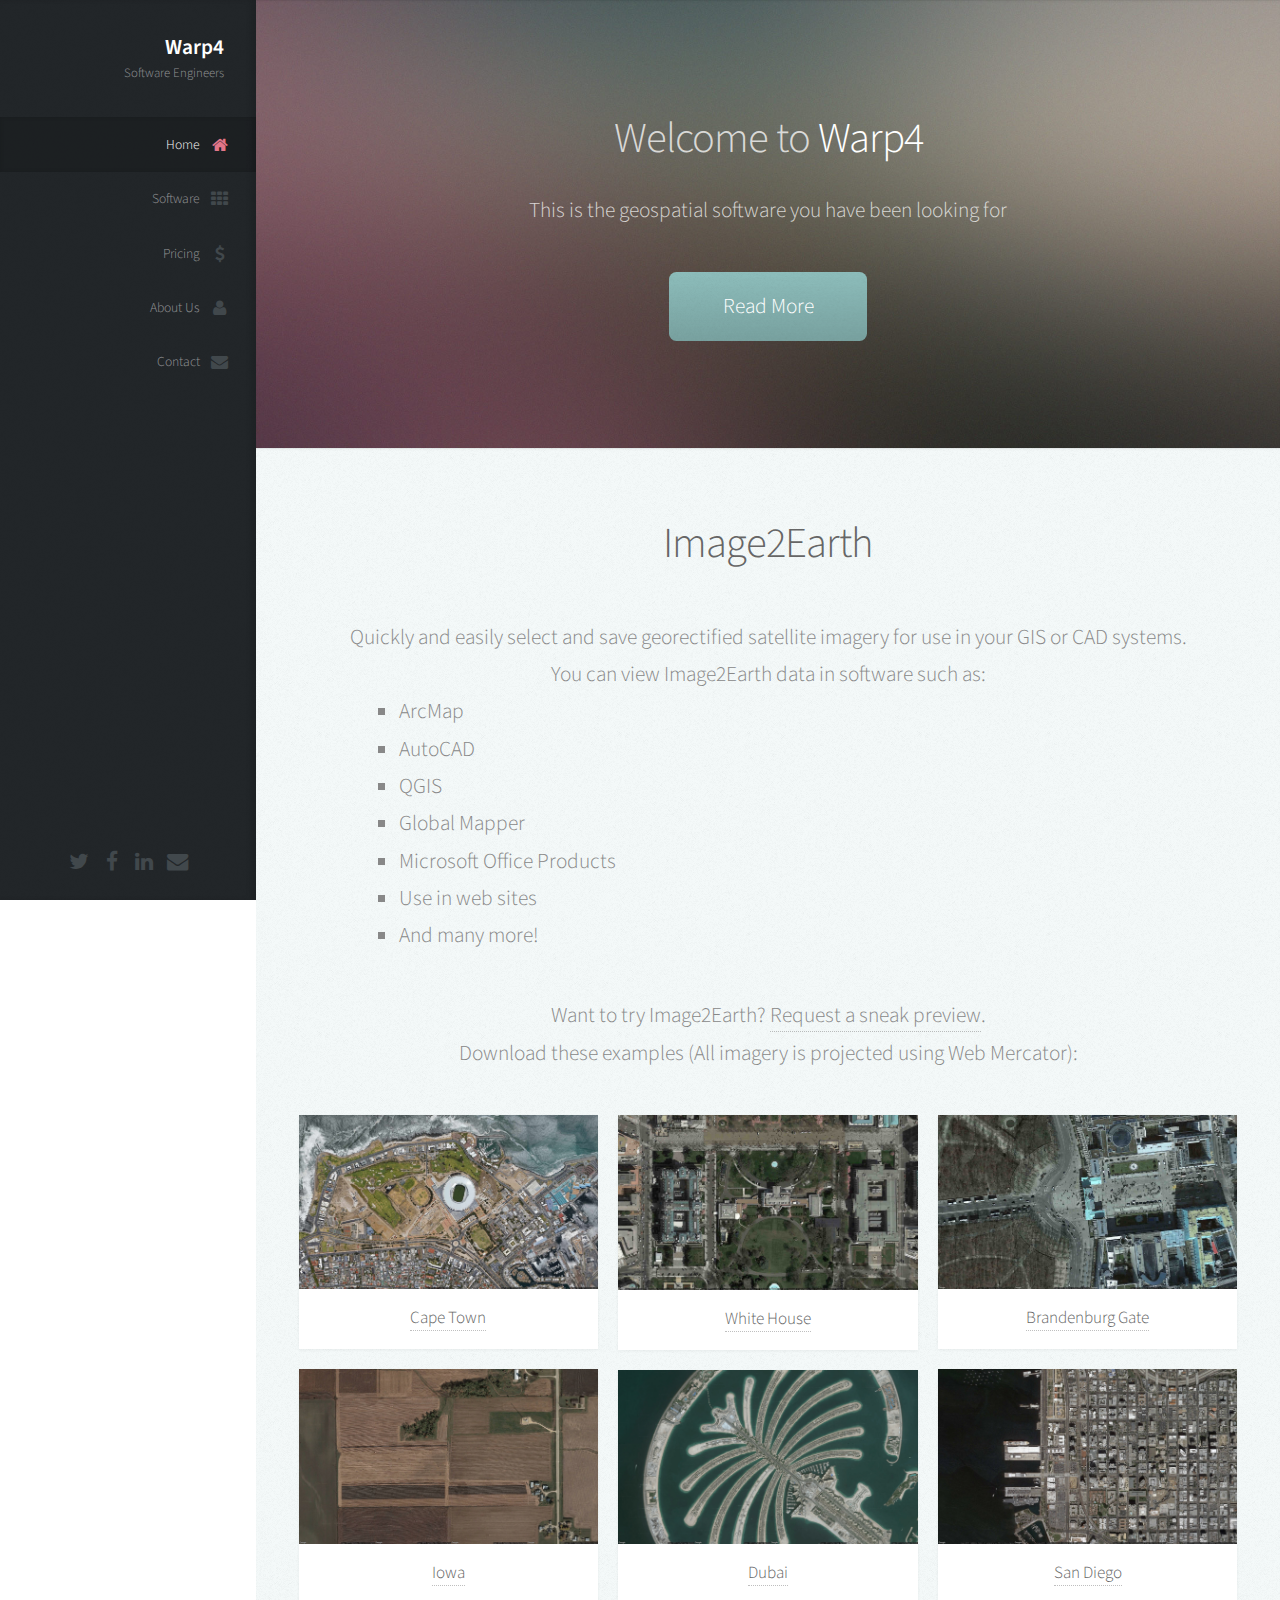
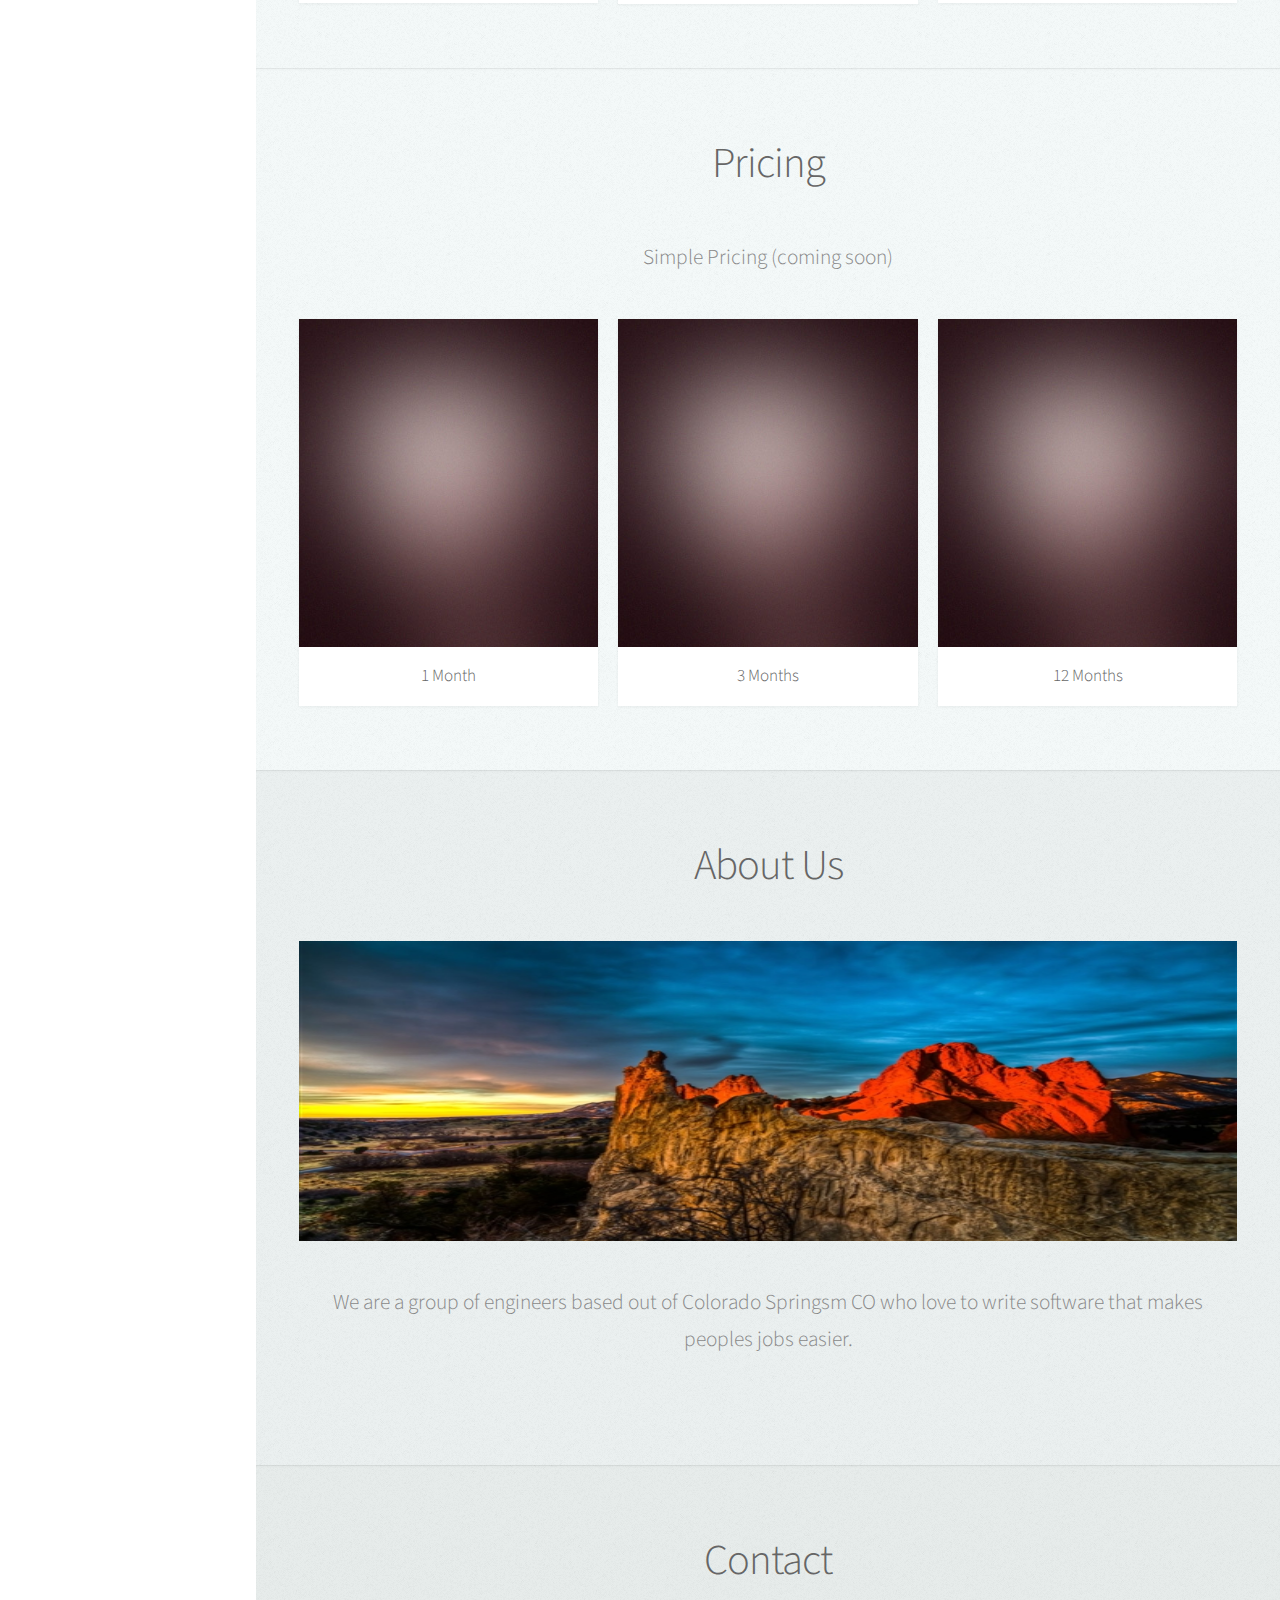
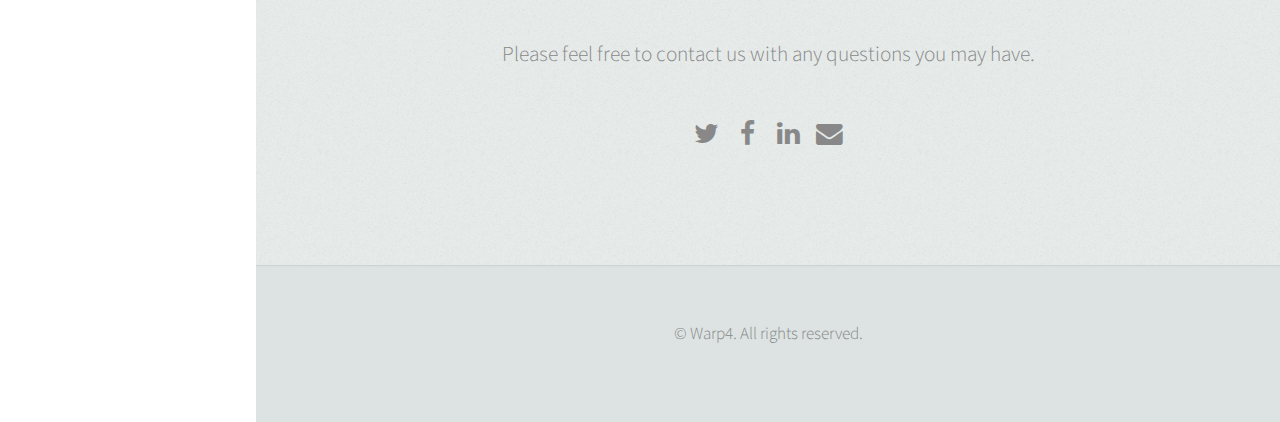
==== commit 2b873b56: "Merge branch 'dev'" ====
--- a/index.html
+++ b/index.html
@@ -91,7 +91,7 @@
 
 							<p style="margin-bottom: 0;">Quickly and easily select and save georectified satellite imagery for use in your GIS or CAD systems.
 								<br/>
-							You can view Image2Earth data in:
+							You can view Image2Earth data in software such as:
 
 							<ul style="text-align: left; margin-left: 100px;list-style-type: square;">
 								<li>ArcMap</li>
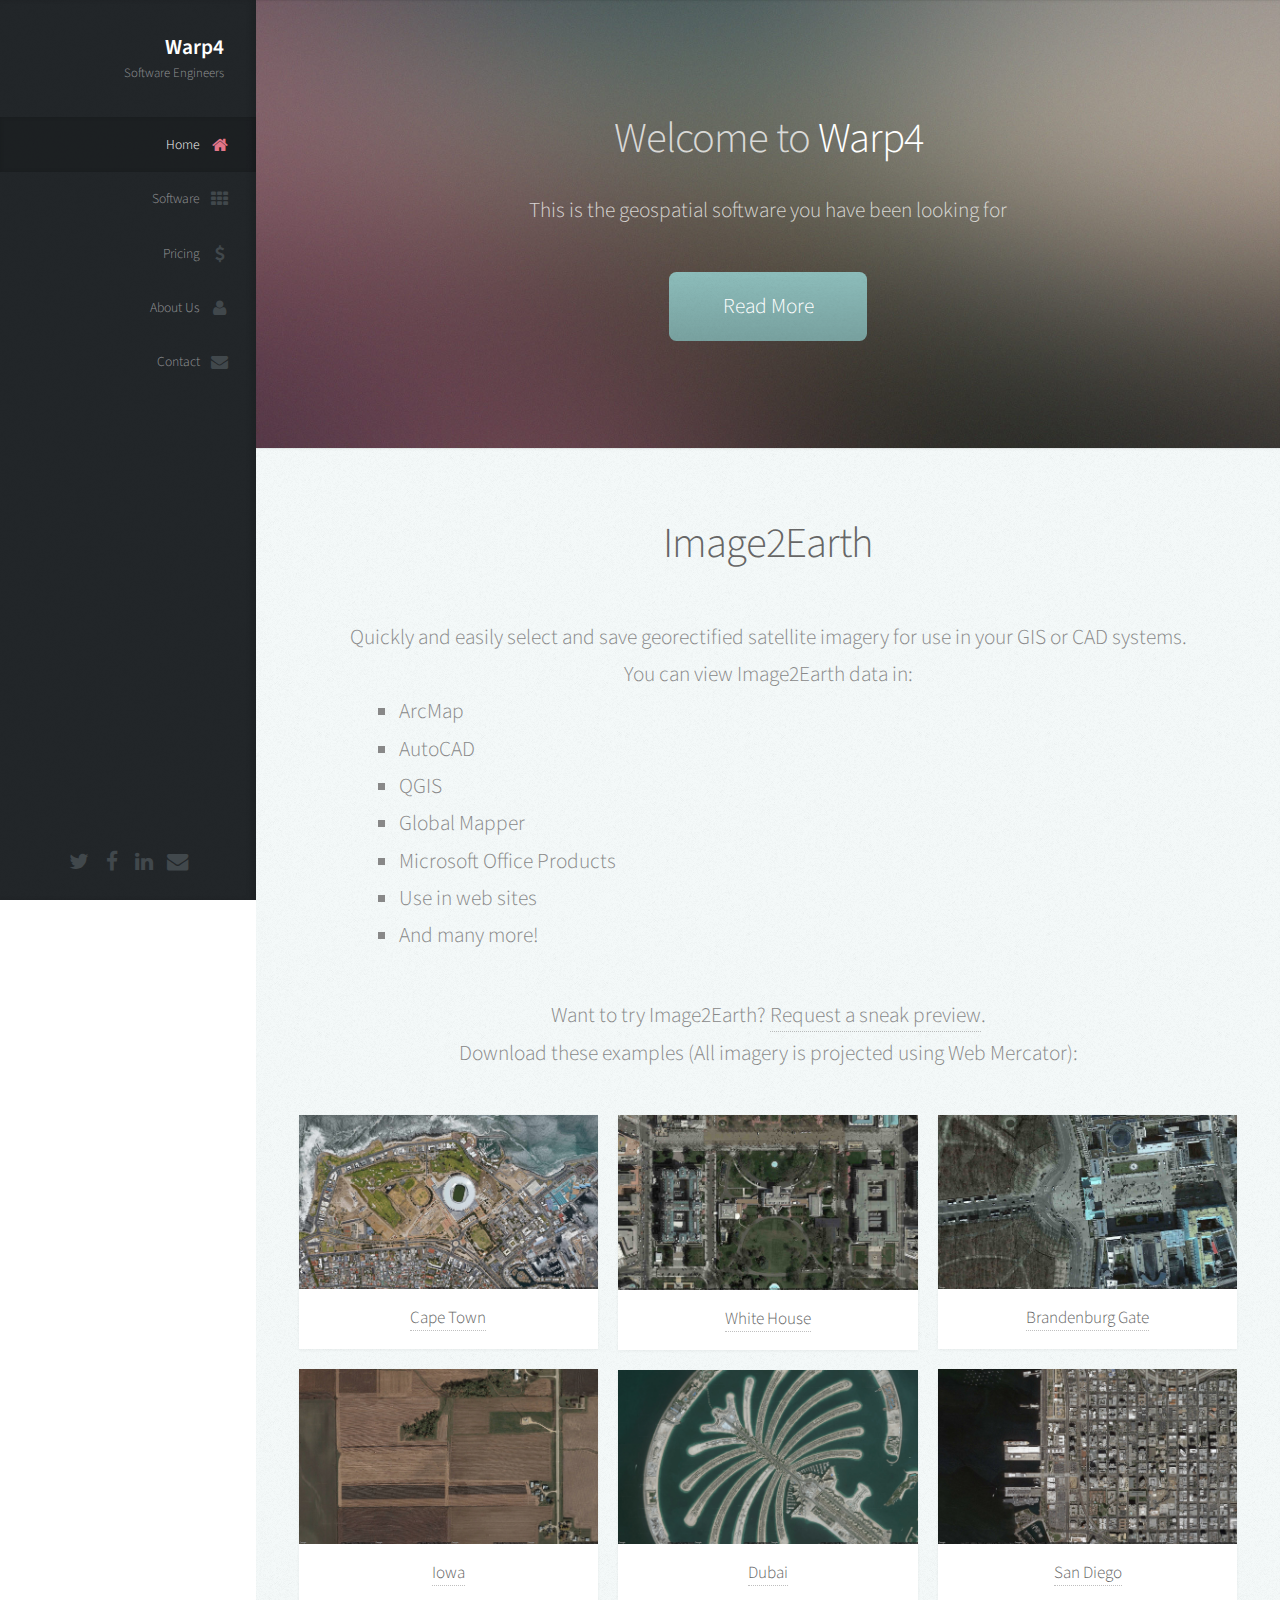
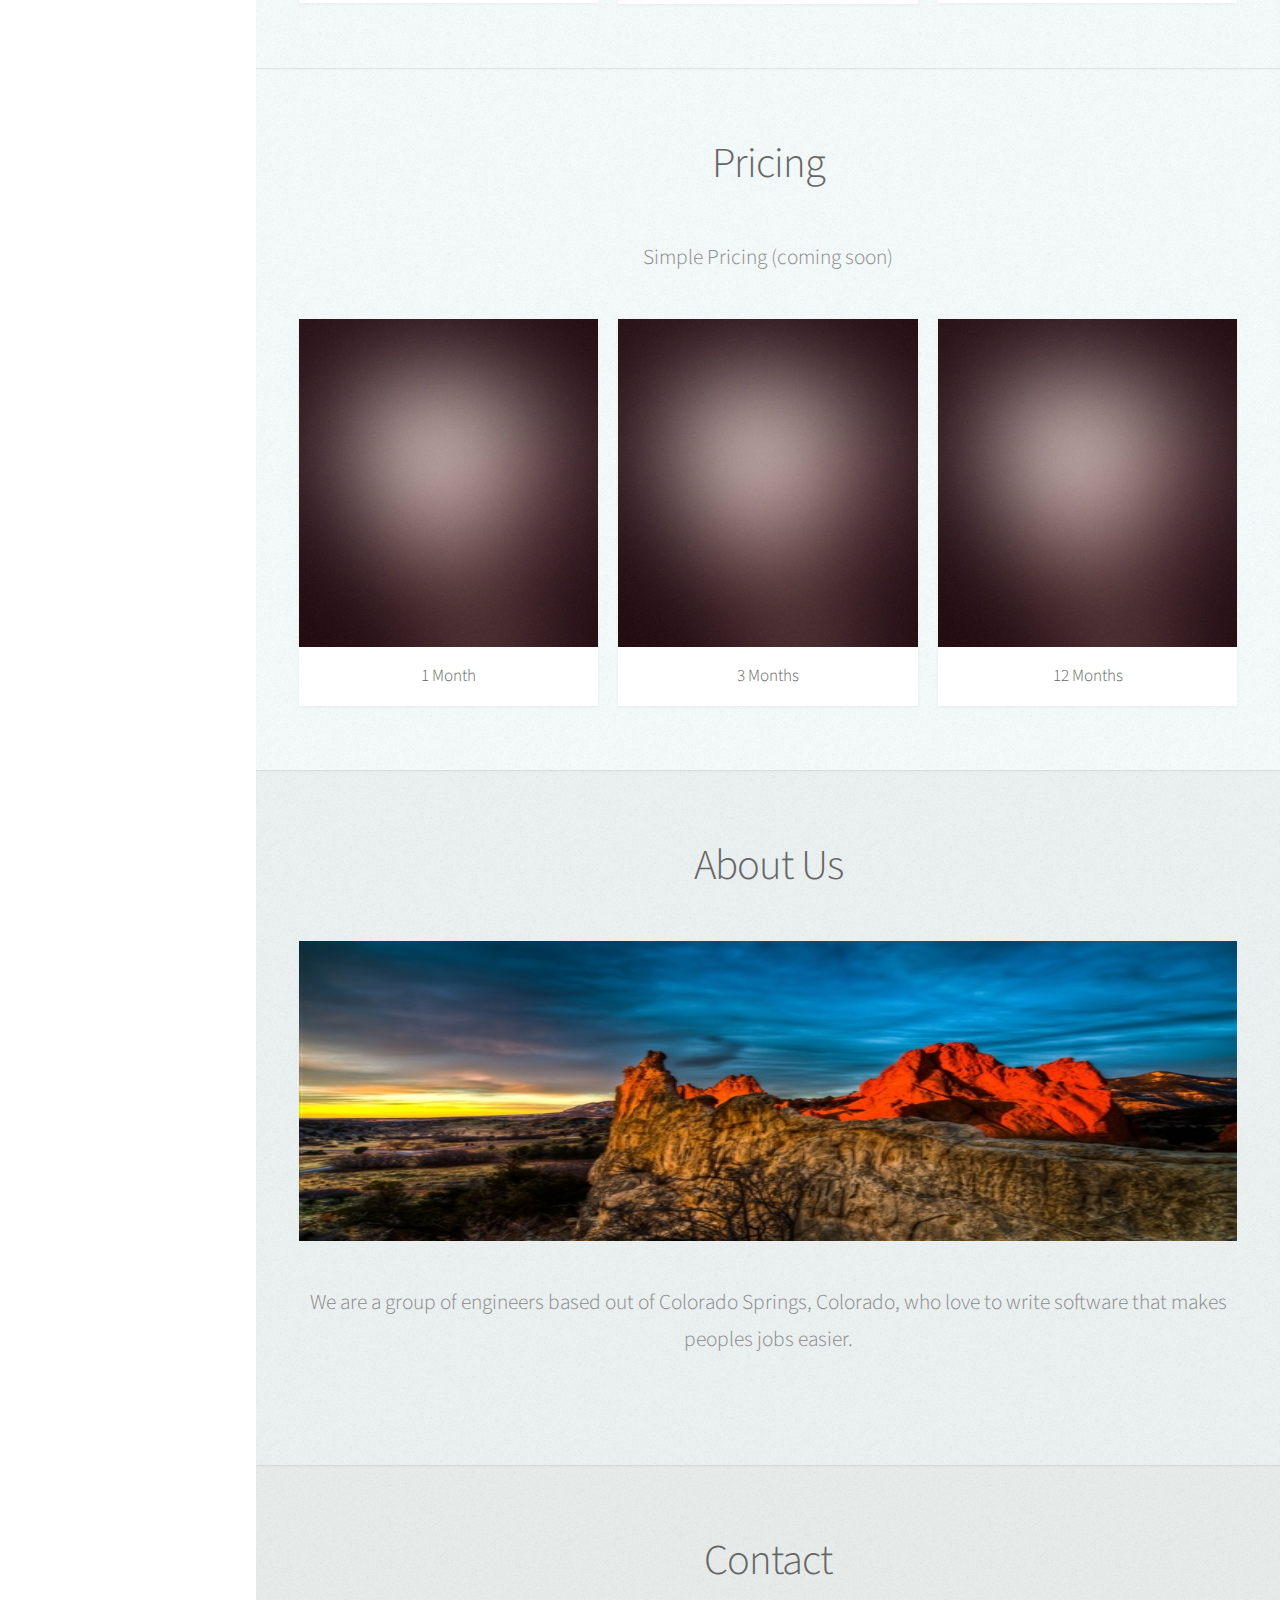
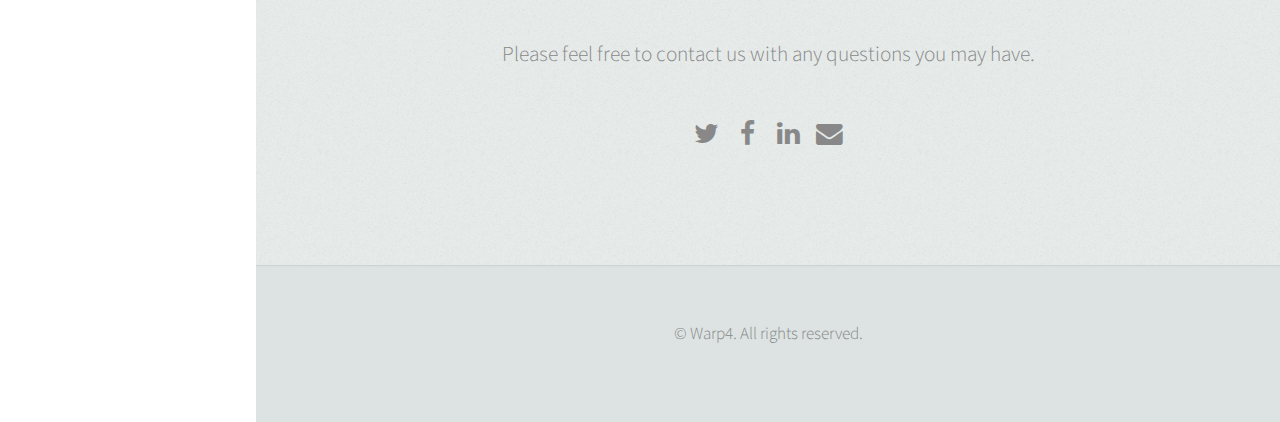
==== commit f9a7de8b: "fixed typo made while fixing a typo" ====
--- a/index.html
+++ b/index.html
@@ -91,7 +91,7 @@
 
 							<p style="margin-bottom: 0;">Quickly and easily select and save georectified satellite imagery for use in your GIS or CAD systems.
 								<br/>
-							You can view Image2Earth data in software such as:
+							You can view Image2Earth data in:
 
 							<ul style="text-align: left; margin-left: 100px;list-style-type: square;">
 								<li>ArcMap</li>
@@ -211,7 +211,7 @@
 
 							<a href="#" class="image featured"><img src="images/garden-of-gods-sunset.jpg" alt="" style="height:300px" /></a>
 
-							<p>We are a group of engineers based out of Colorado Springsm CO who love to write software that makes
+							<p>We are a group of engineers based out of Colorado Springs, Colorado, who love to write software that makes
 							peoples jobs easier.</p>
 
 						</div>
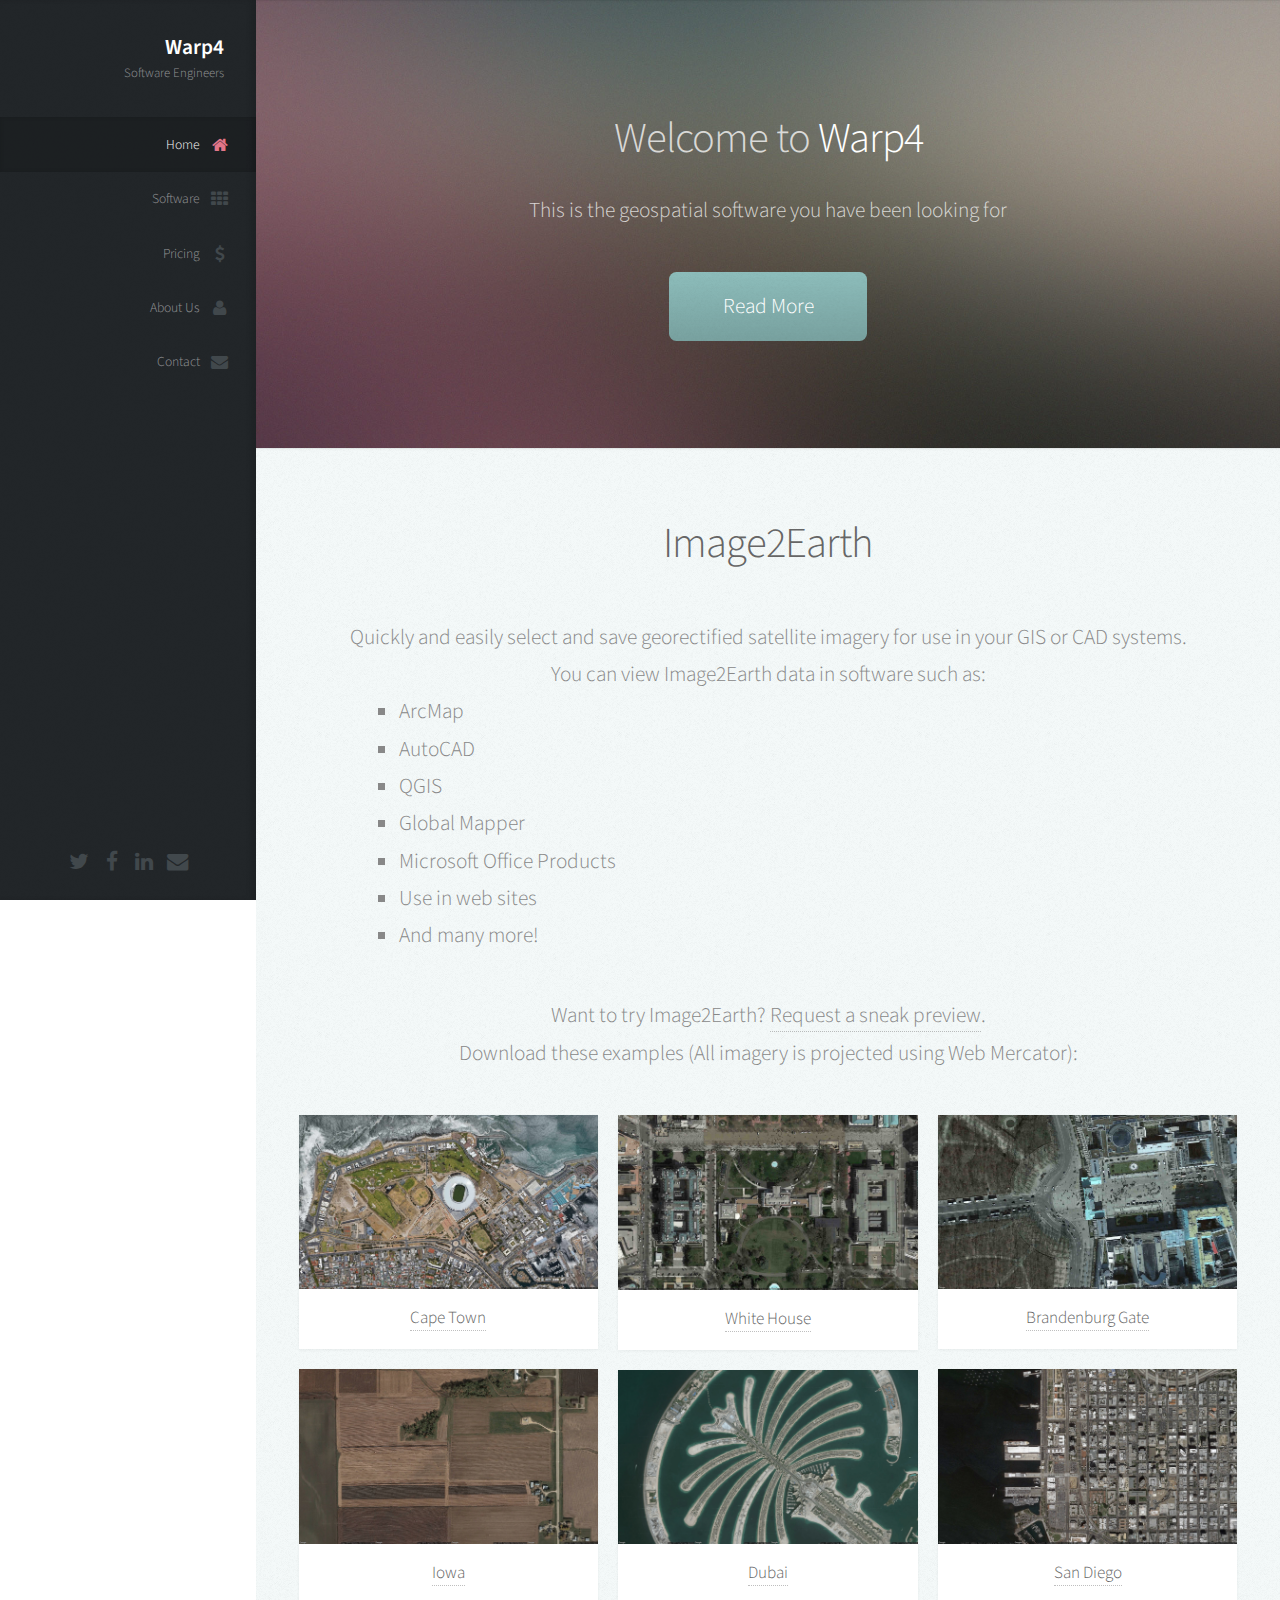
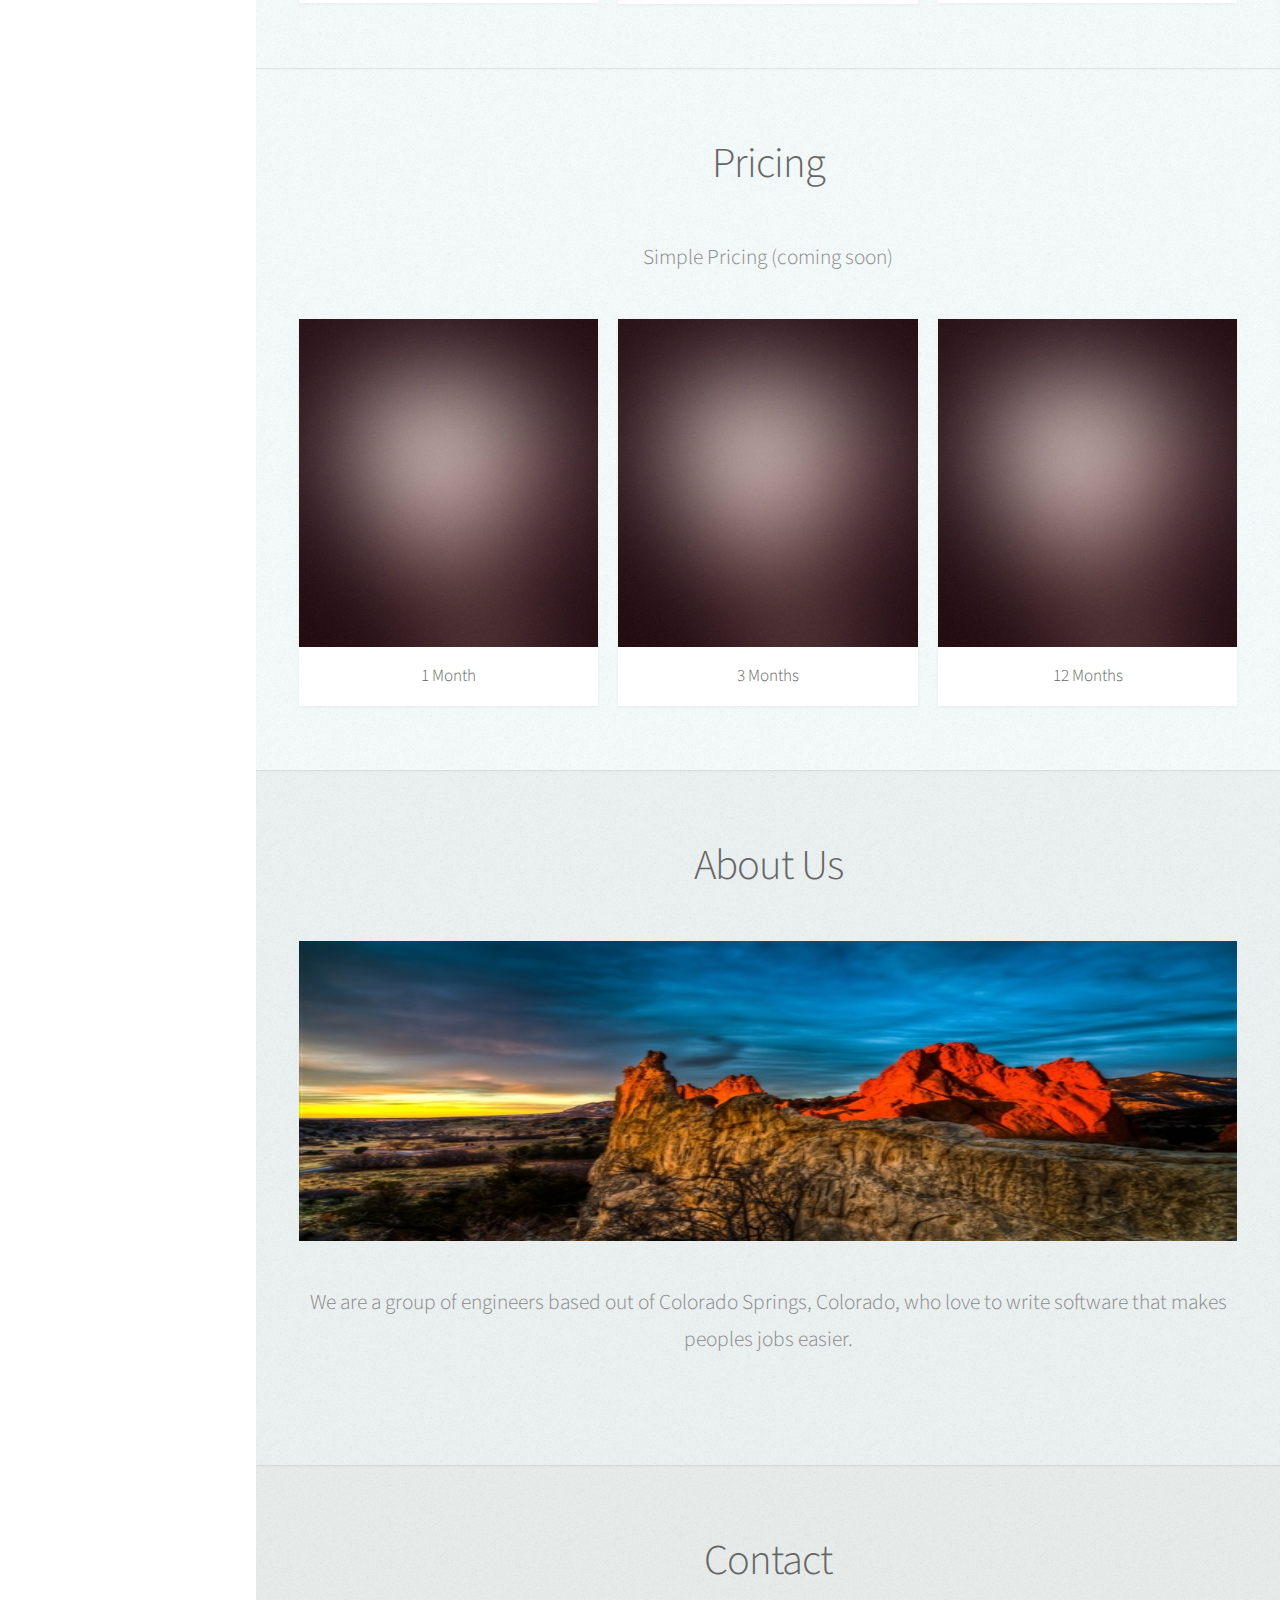
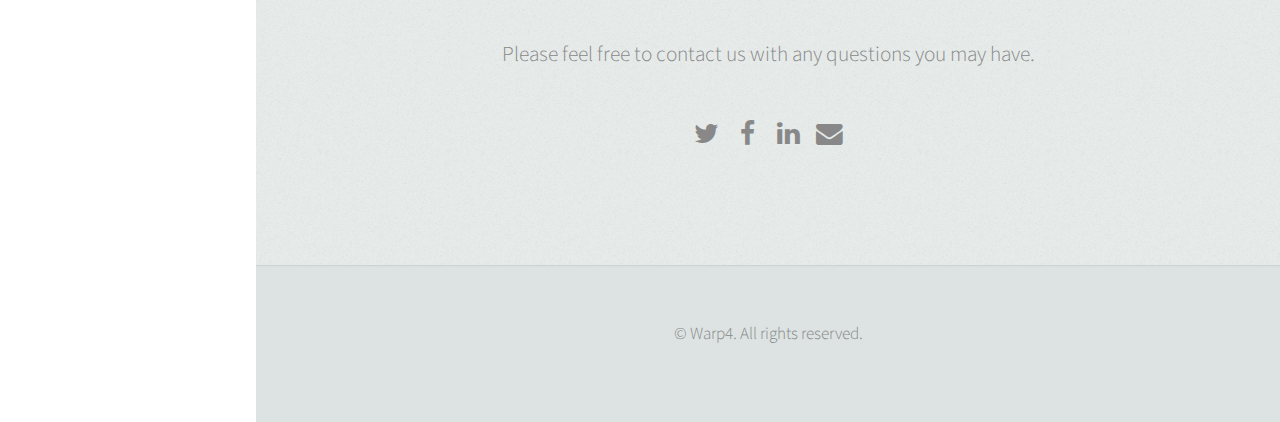
==== commit 95158541: "Merge branch 'dev'" ====
--- a/index.html
+++ b/index.html
@@ -91,7 +91,7 @@
 
 							<p style="margin-bottom: 0;">Quickly and easily select and save georectified satellite imagery for use in your GIS or CAD systems.
 								<br/>
-							You can view Image2Earth data in:
+							You can view Image2Earth data in software such as:
 
 							<ul style="text-align: left; margin-left: 100px;list-style-type: square;">
 								<li>ArcMap</li>
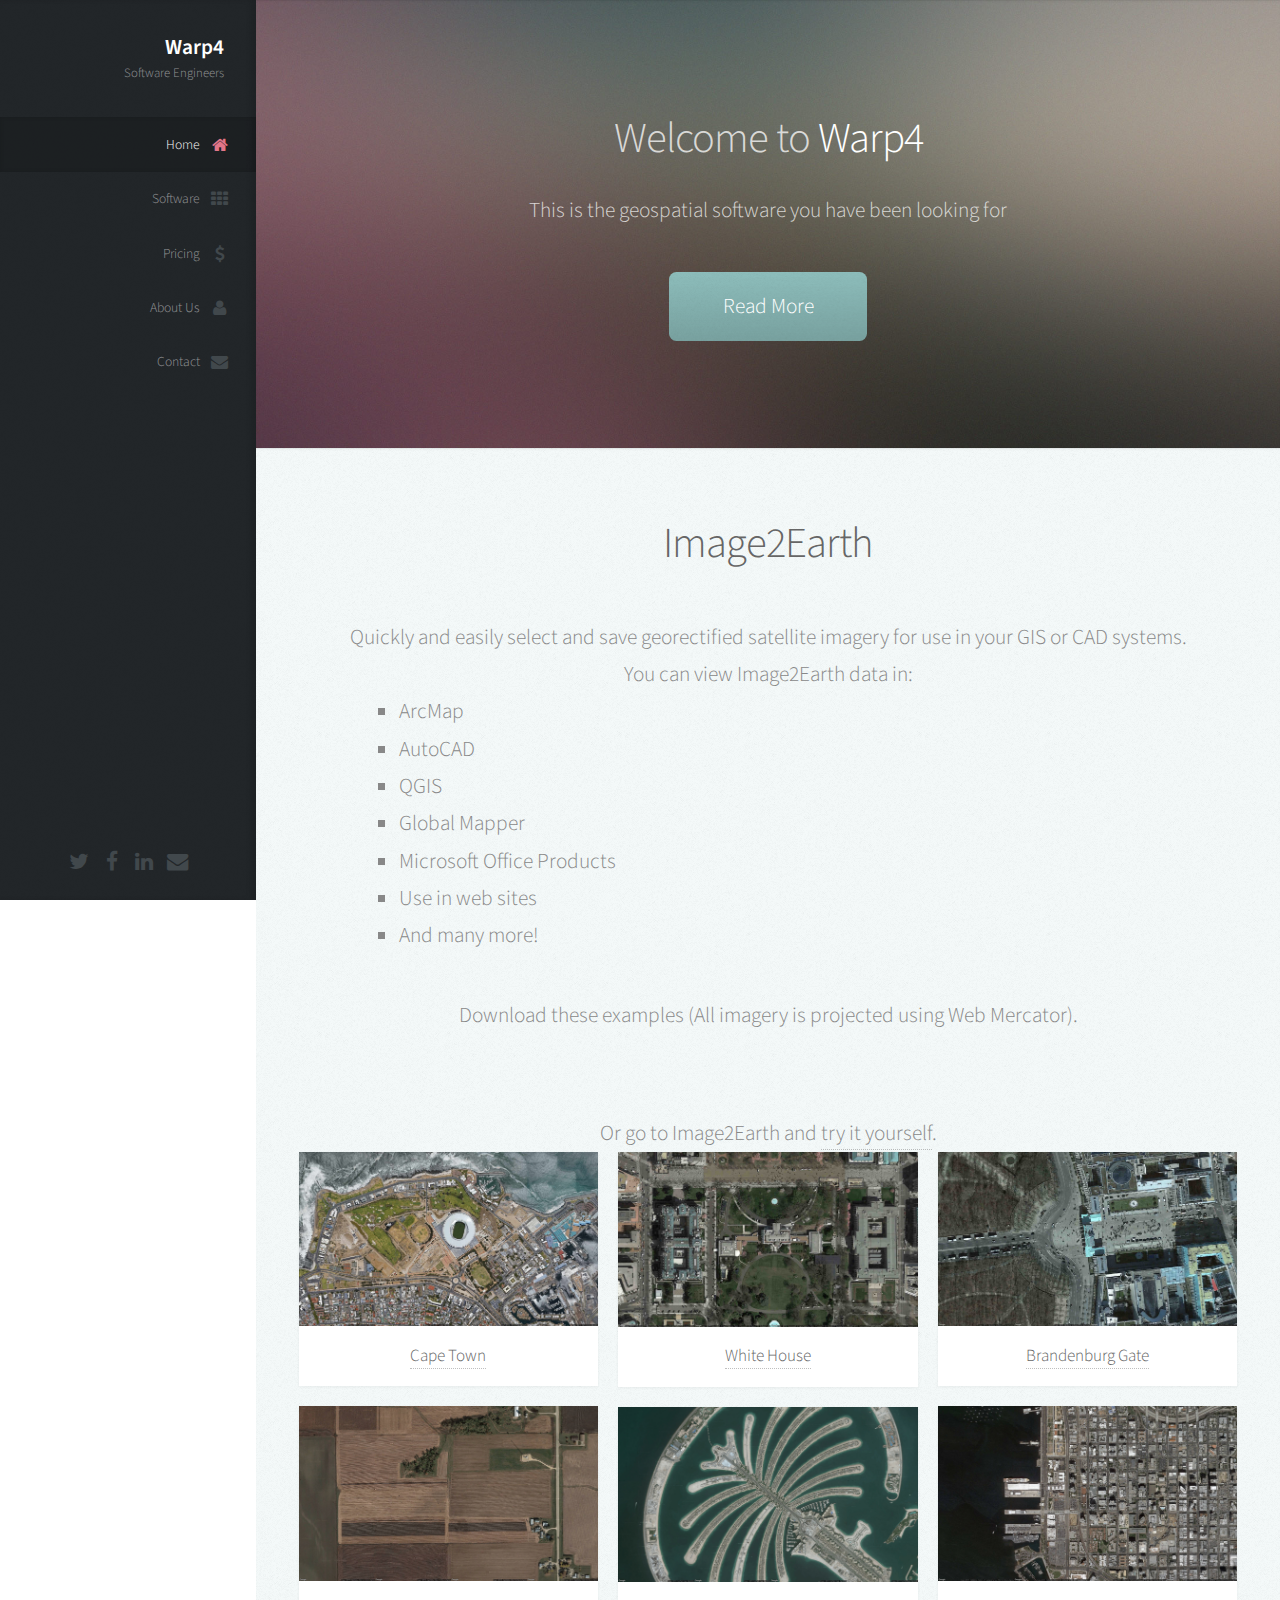
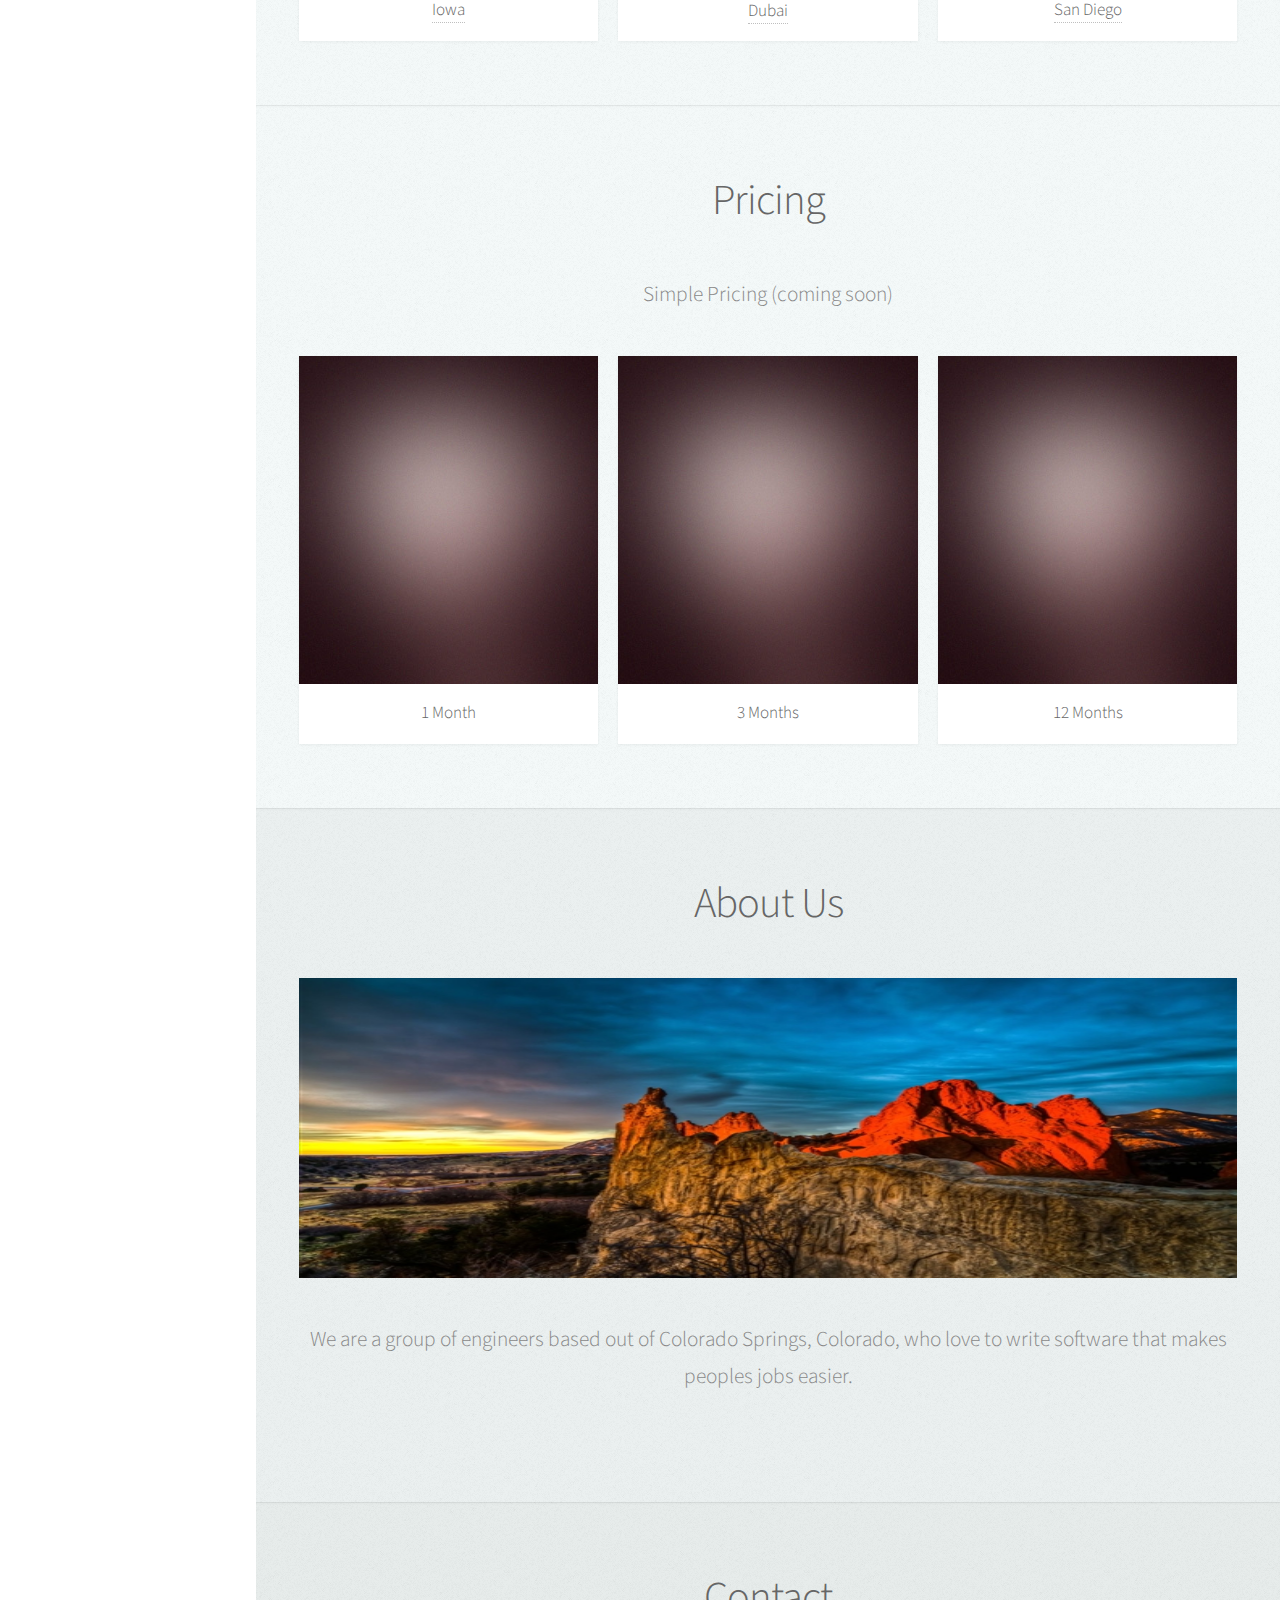
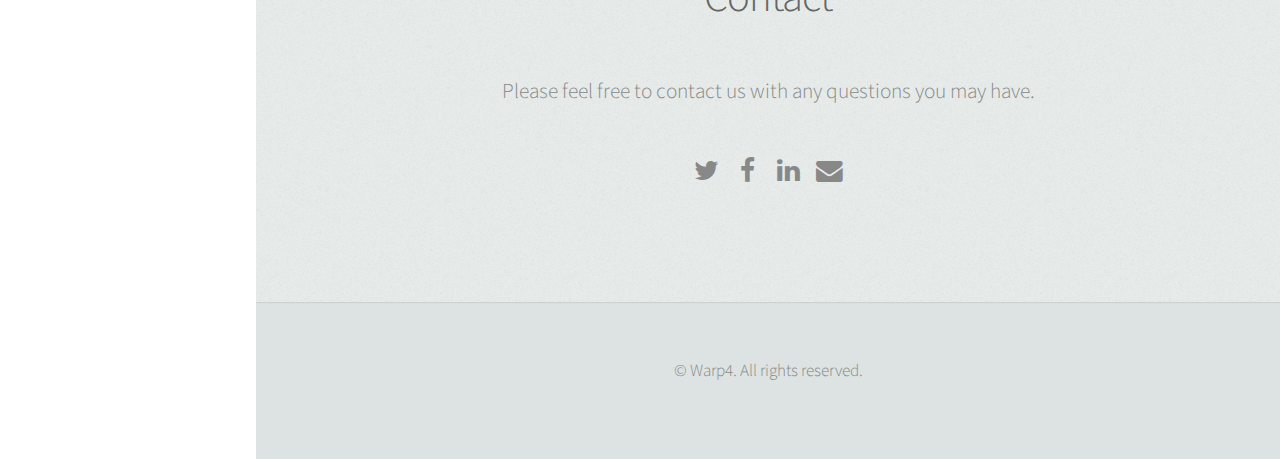
==== commit 2e86e334: "added image2earth app link" ====
--- a/index.html
+++ b/index.html
@@ -91,7 +91,7 @@
 
 							<p style="margin-bottom: 0;">Quickly and easily select and save georectified satellite imagery for use in your GIS or CAD systems.
 								<br/>
-							You can view Image2Earth data in software such as:
+							You can view Image2Earth data in:
 
 							<ul style="text-align: left; margin-left: 100px;list-style-type: square;">
 								<li>ArcMap</li>
@@ -103,11 +103,12 @@
 								<li>And many more!</li>
 							</ul>
 
-							Want to try Image2Earth? <a href="mailto:info@warp4.com">Request a sneak preview</a>.
+							Download these examples (All imagery is projected using Web Mercator).</p>
+
 							<br/>
 							<!-- EXAMPLES -->
-
-							Download these examples (All imagery is projected using Web Mercator):</p>
+							Or go to Image2Earth and <a href="http://image2earth.warp4.com">try it yourself</a>.
+
 
 
 							<div class="row">
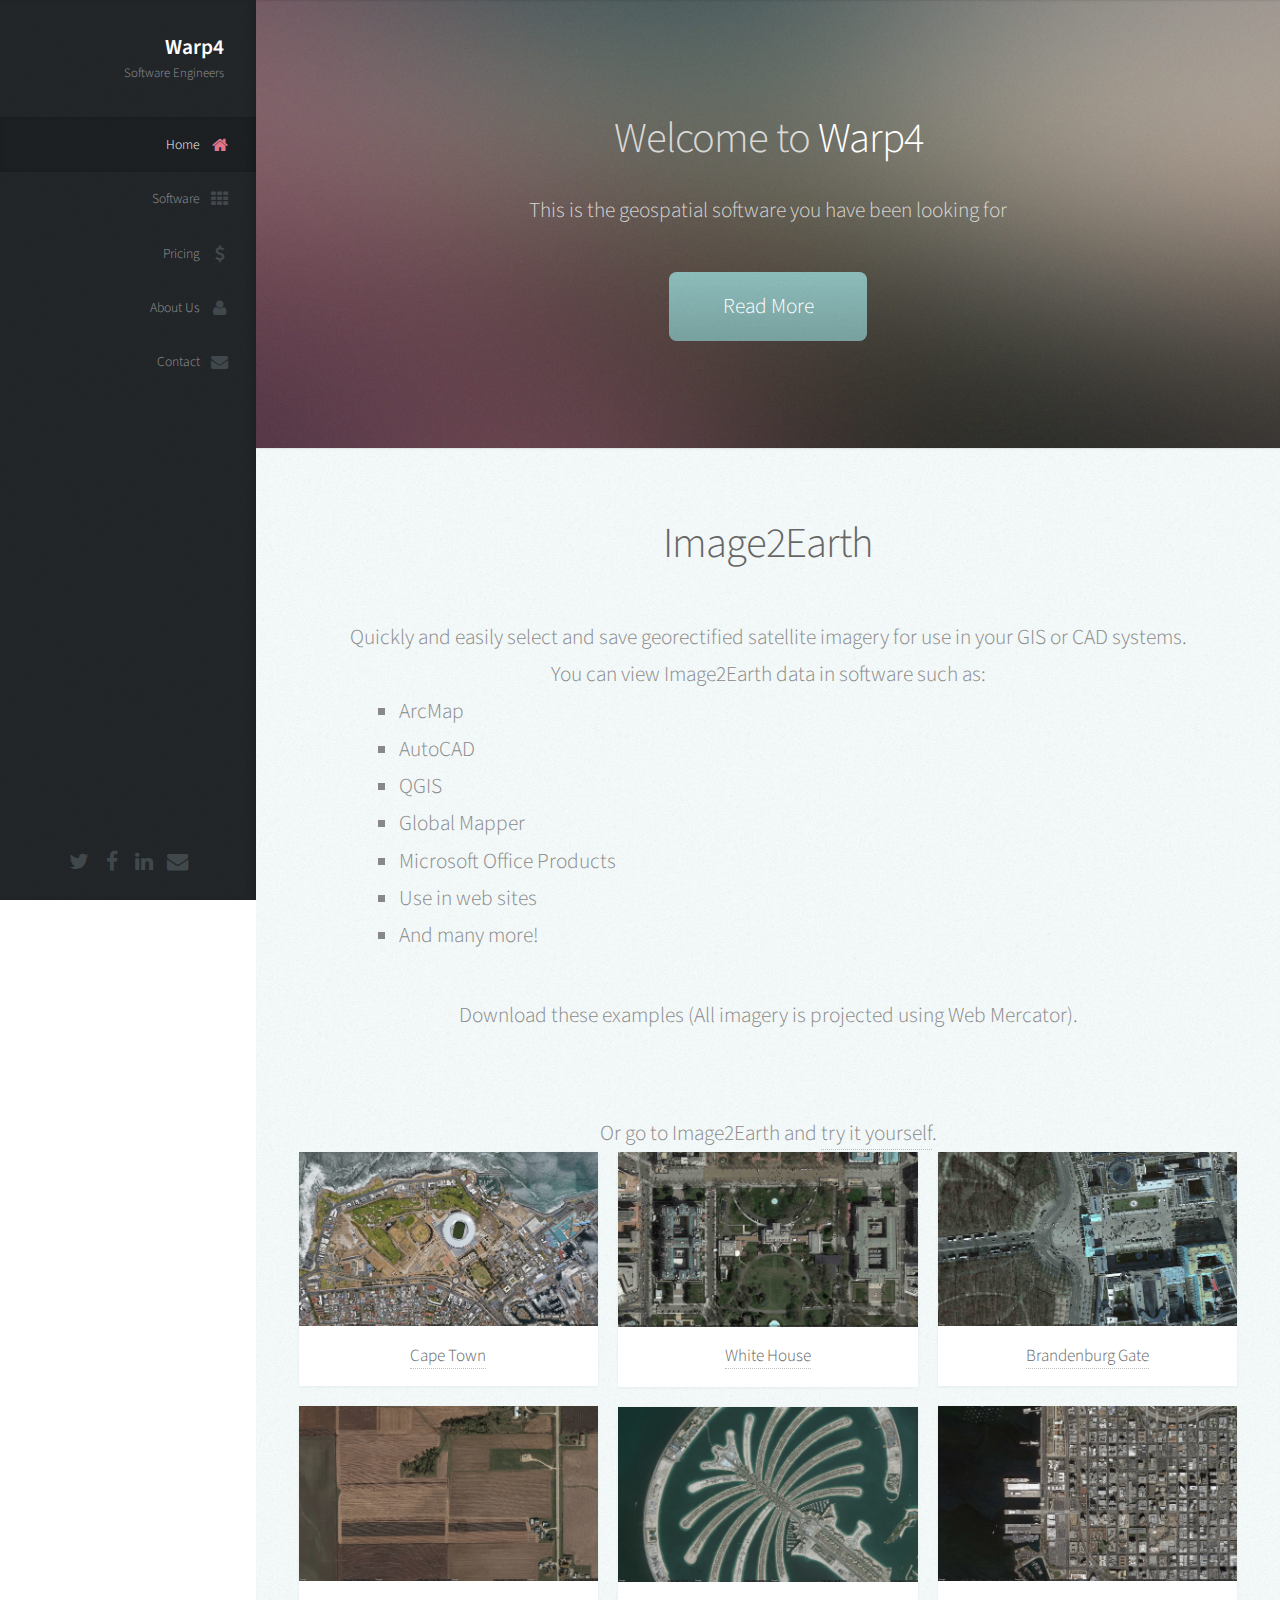
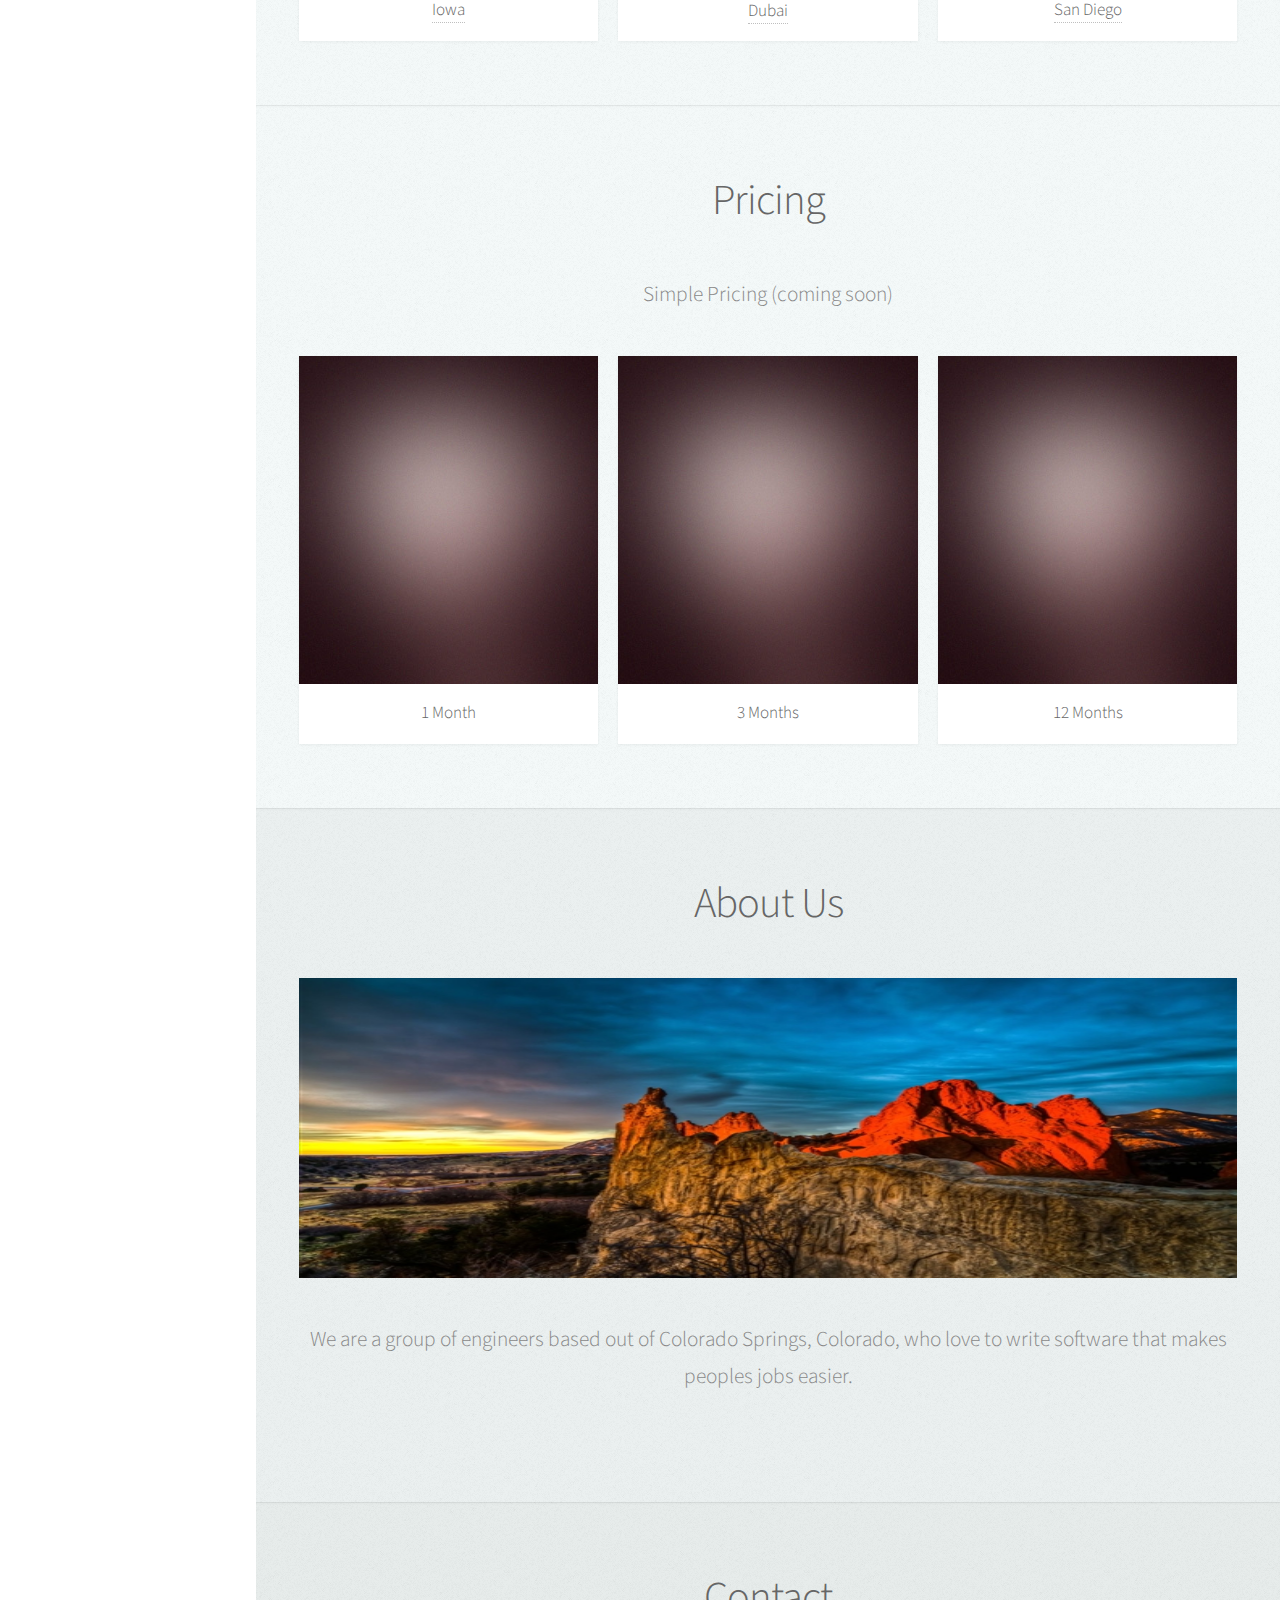
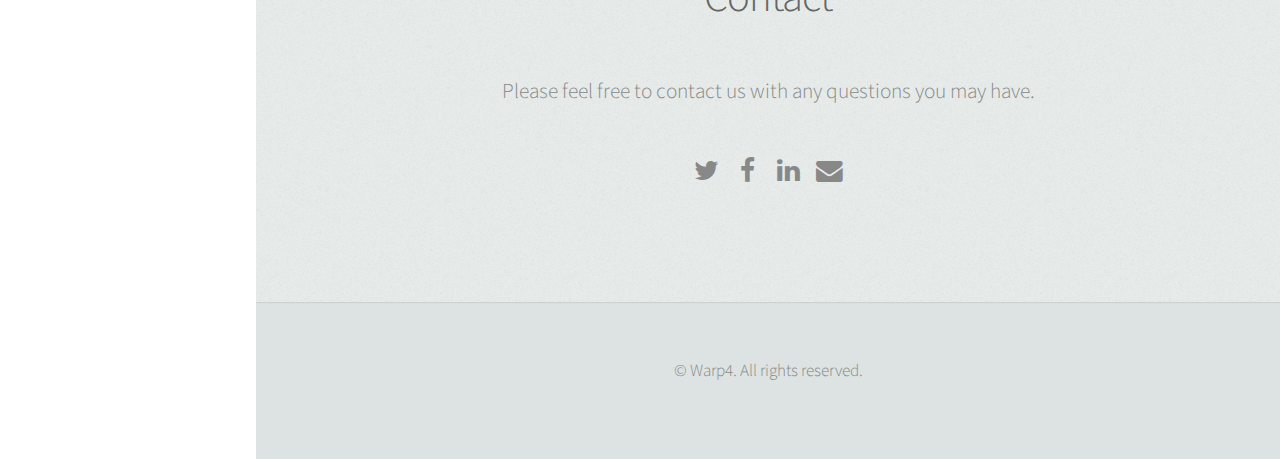
==== commit 6930f959: "Merge branch 'dev'" ====
--- a/index.html
+++ b/index.html
@@ -91,7 +91,7 @@
 
 							<p style="margin-bottom: 0;">Quickly and easily select and save georectified satellite imagery for use in your GIS or CAD systems.
 								<br/>
-							You can view Image2Earth data in:
+							You can view Image2Earth data in software such as:
 
 							<ul style="text-align: left; margin-left: 100px;list-style-type: square;">
 								<li>ArcMap</li>
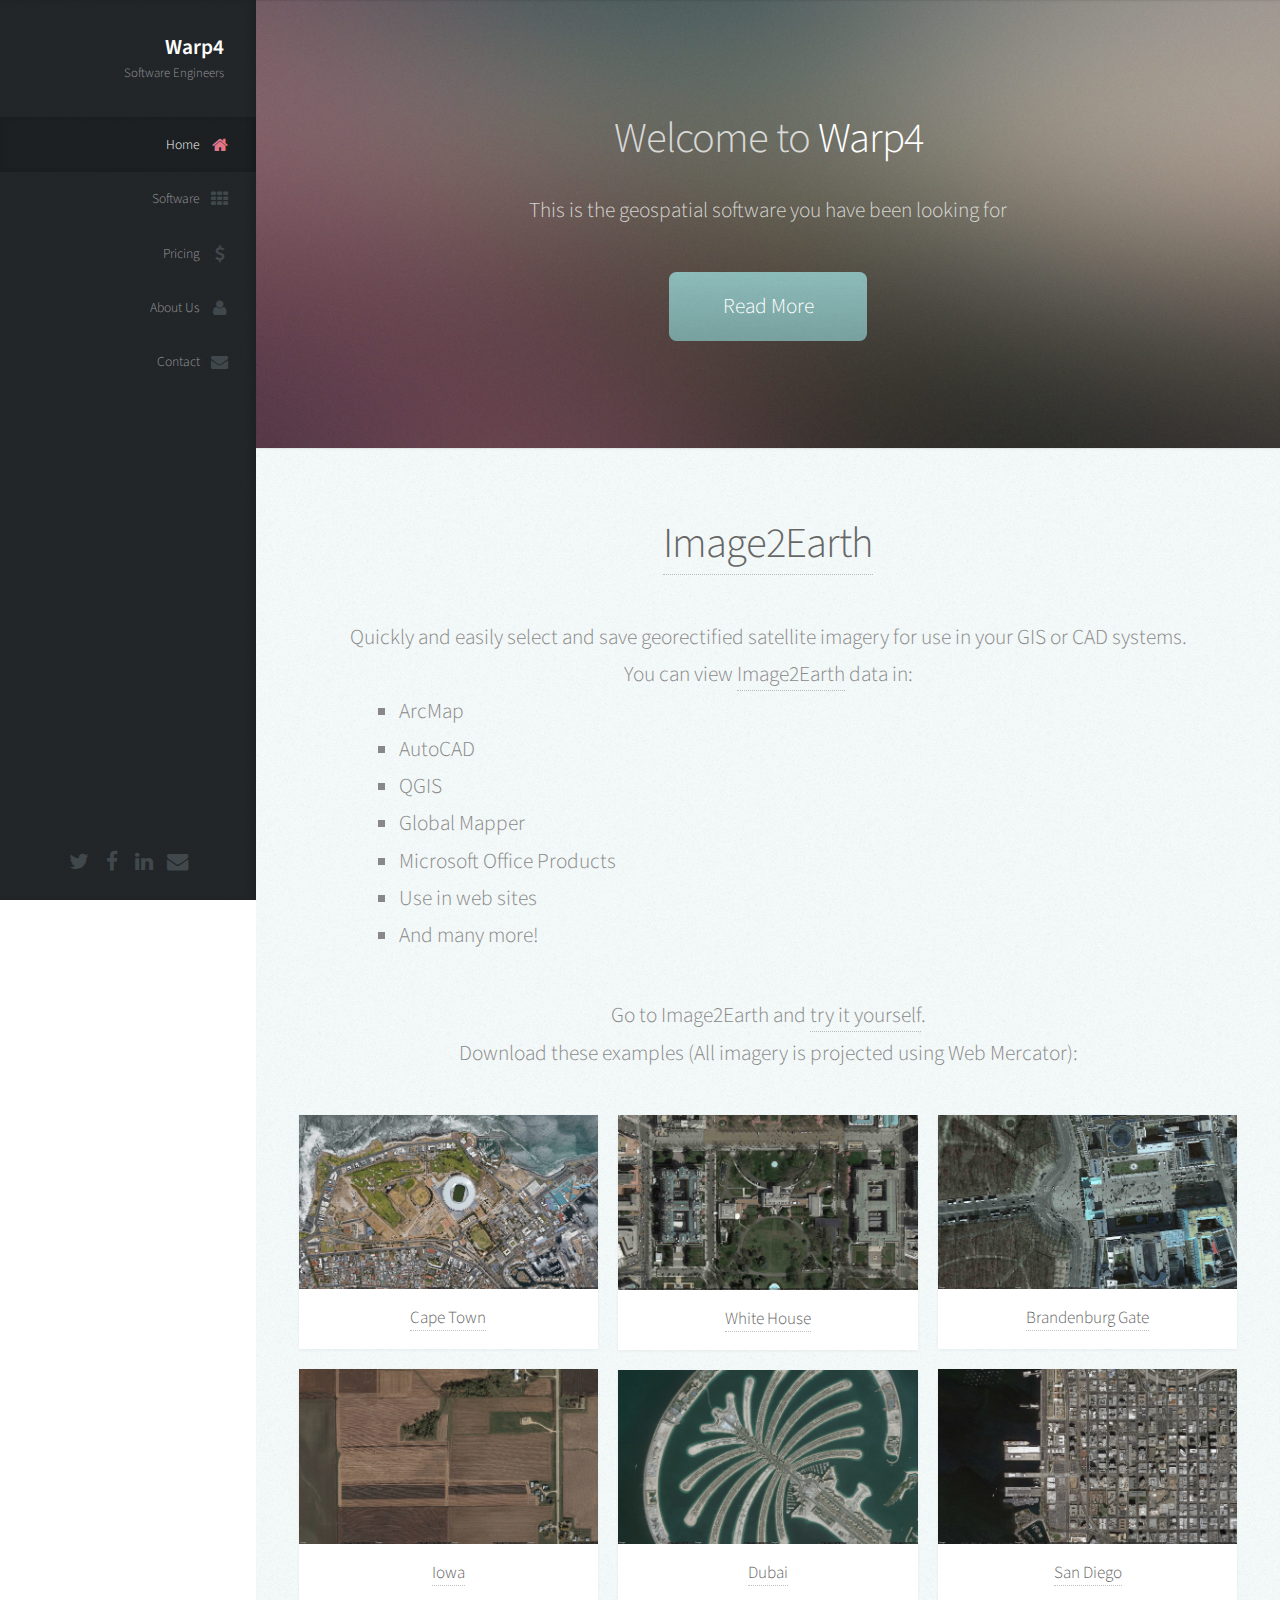
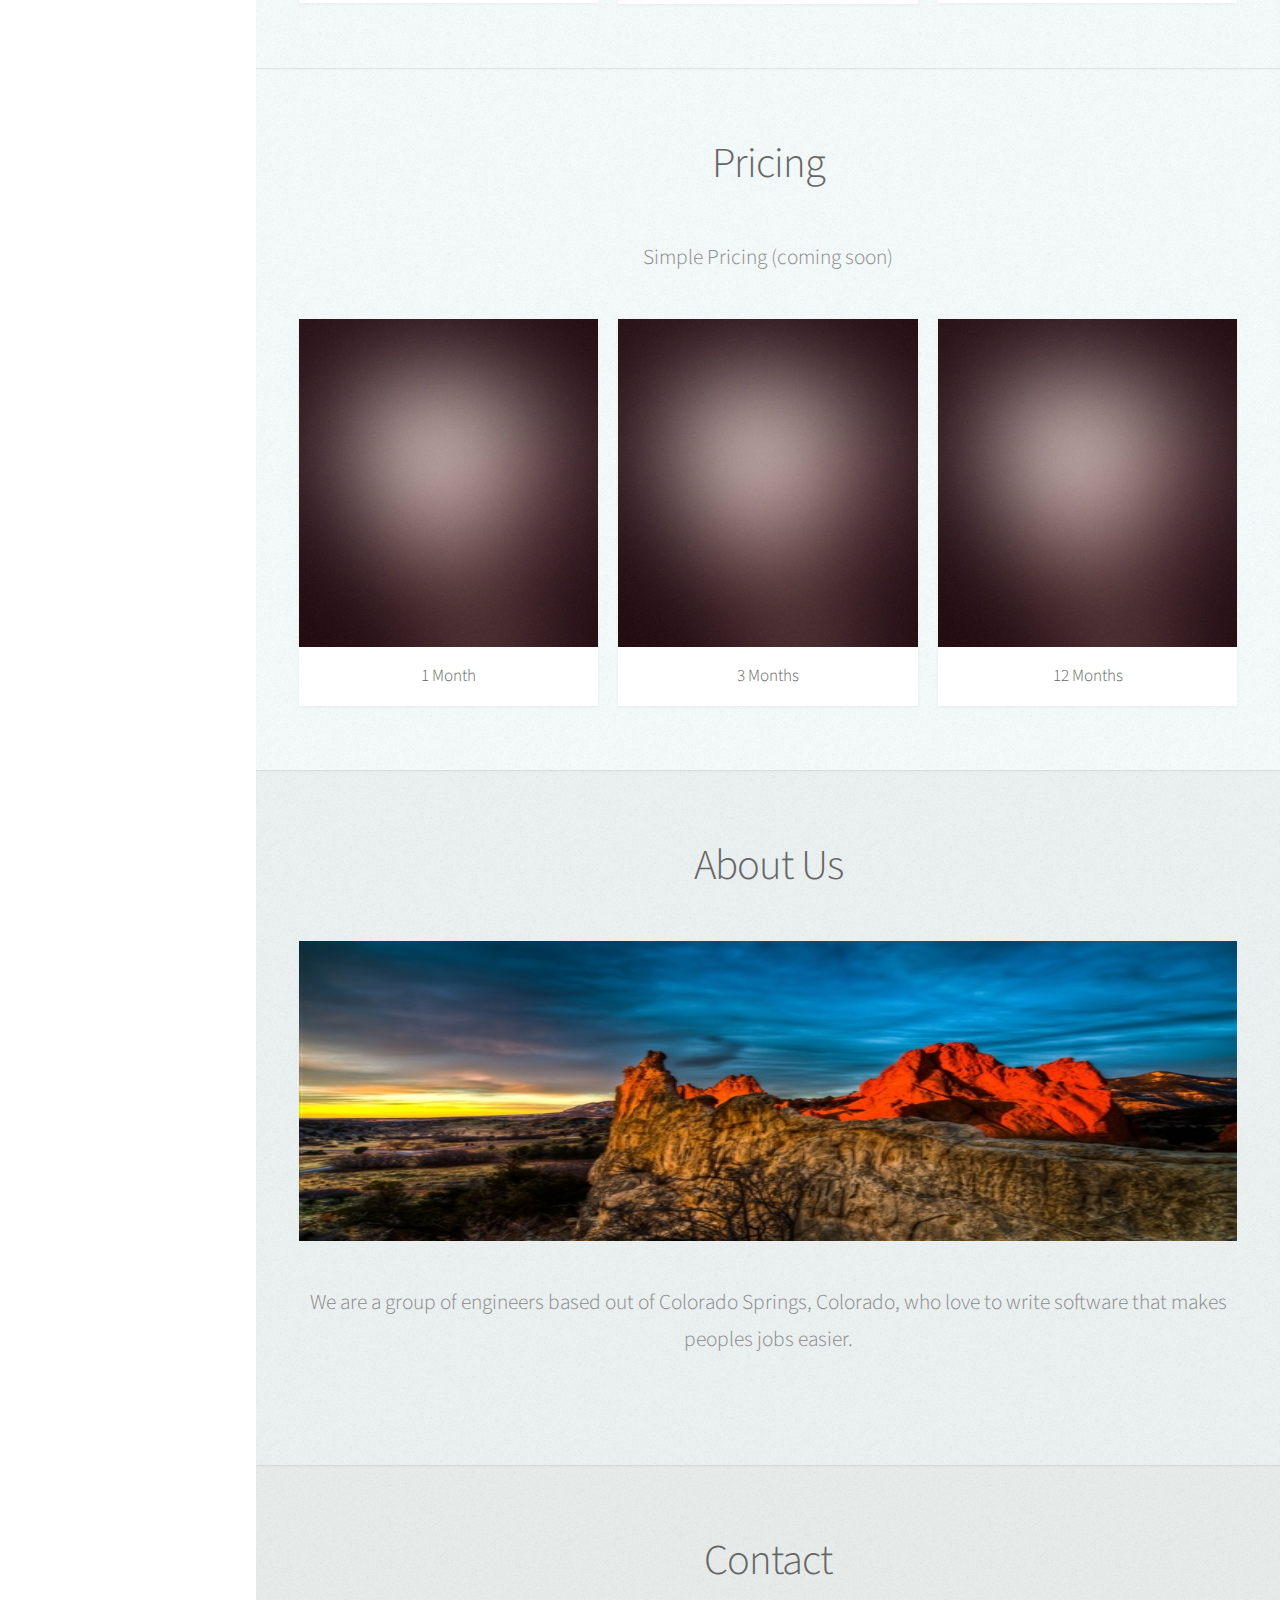
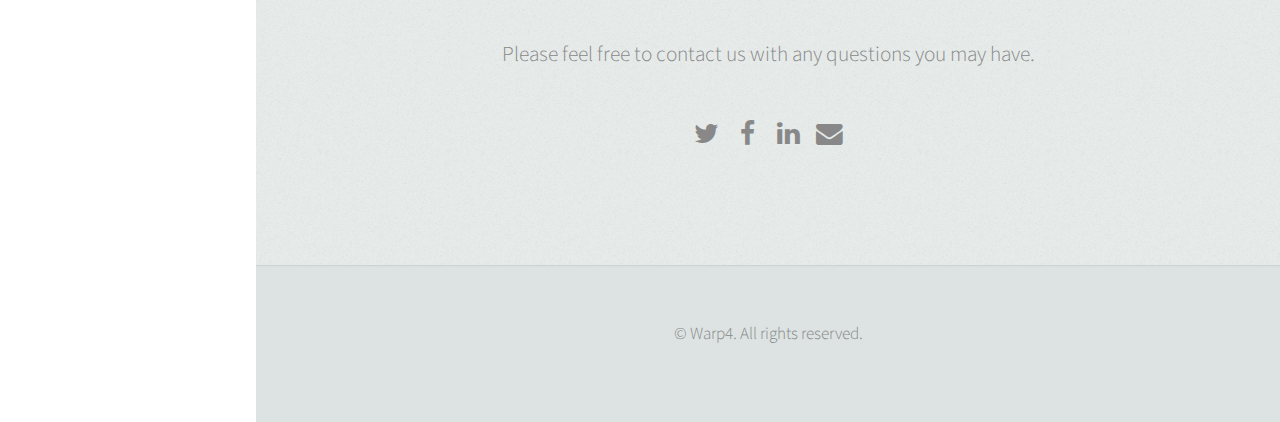
==== commit 024633c1: "more links" ====
--- a/index.html
+++ b/index.html
@@ -86,12 +86,12 @@
 						<div class="container">
 
 							<header>
-								<h2>Image2Earth</h2>
+								<h2><a target="_blank" href="http://image2earth.warp4.com">Image2Earth</a></h2>
 							</header>
 
 							<p style="margin-bottom: 0;">Quickly and easily select and save georectified satellite imagery for use in your GIS or CAD systems.
 								<br/>
-							You can view Image2Earth data in software such as:
+							You can view <a target="_blank" href="http://image2earth.warp4.com">Image2Earth</a> data in:
 
 							<ul style="text-align: left; margin-left: 100px;list-style-type: square;">
 								<li>ArcMap</li>
@@ -103,12 +103,11 @@
 								<li>And many more!</li>
 							</ul>
 
-							Download these examples (All imagery is projected using Web Mercator).</p>
-
+							Go to Image2Earth and <a target="_blank" href="http://image2earth.warp4.com">try it yourself</a>.
 							<br/>
 							<!-- EXAMPLES -->
-							Or go to Image2Earth and <a href="http://image2earth.warp4.com">try it yourself</a>.
-
+
+							Download these examples (All imagery is projected using Web Mercator):</p>
 
 
 							<div class="row">
